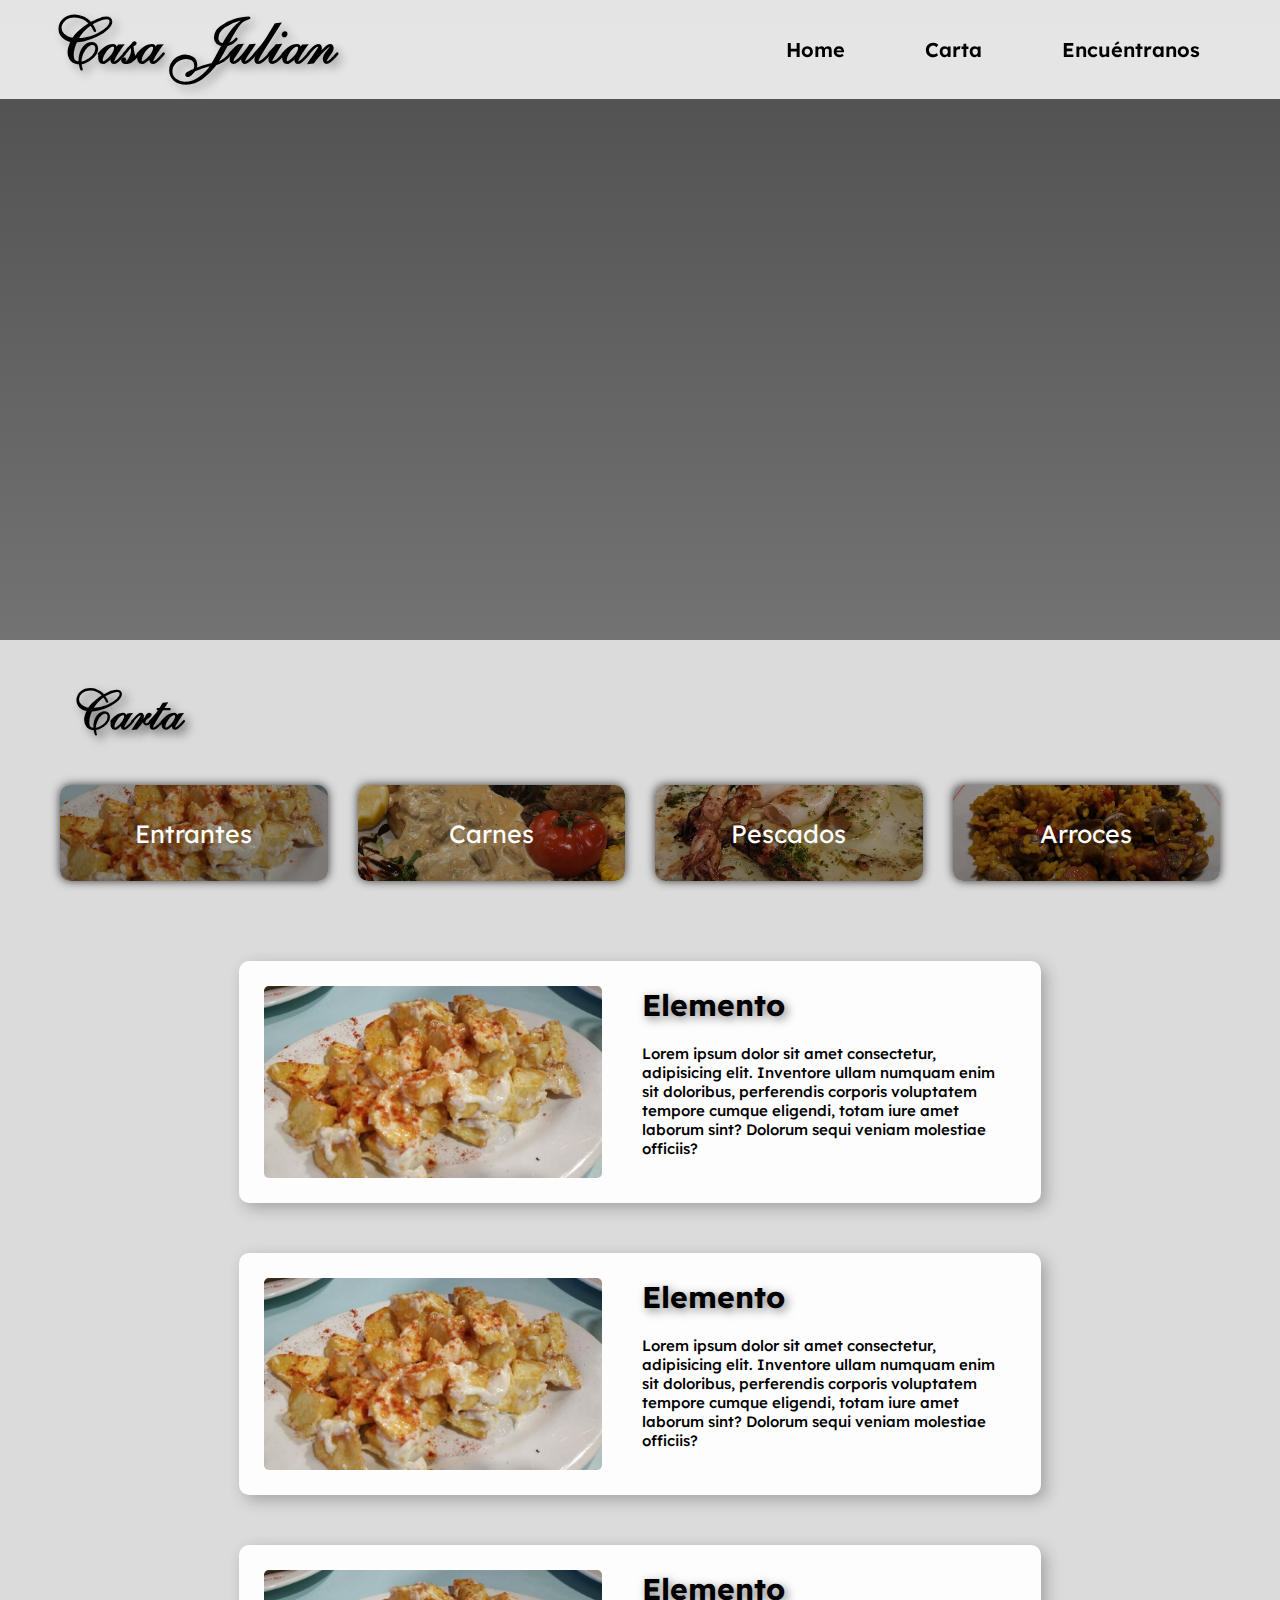
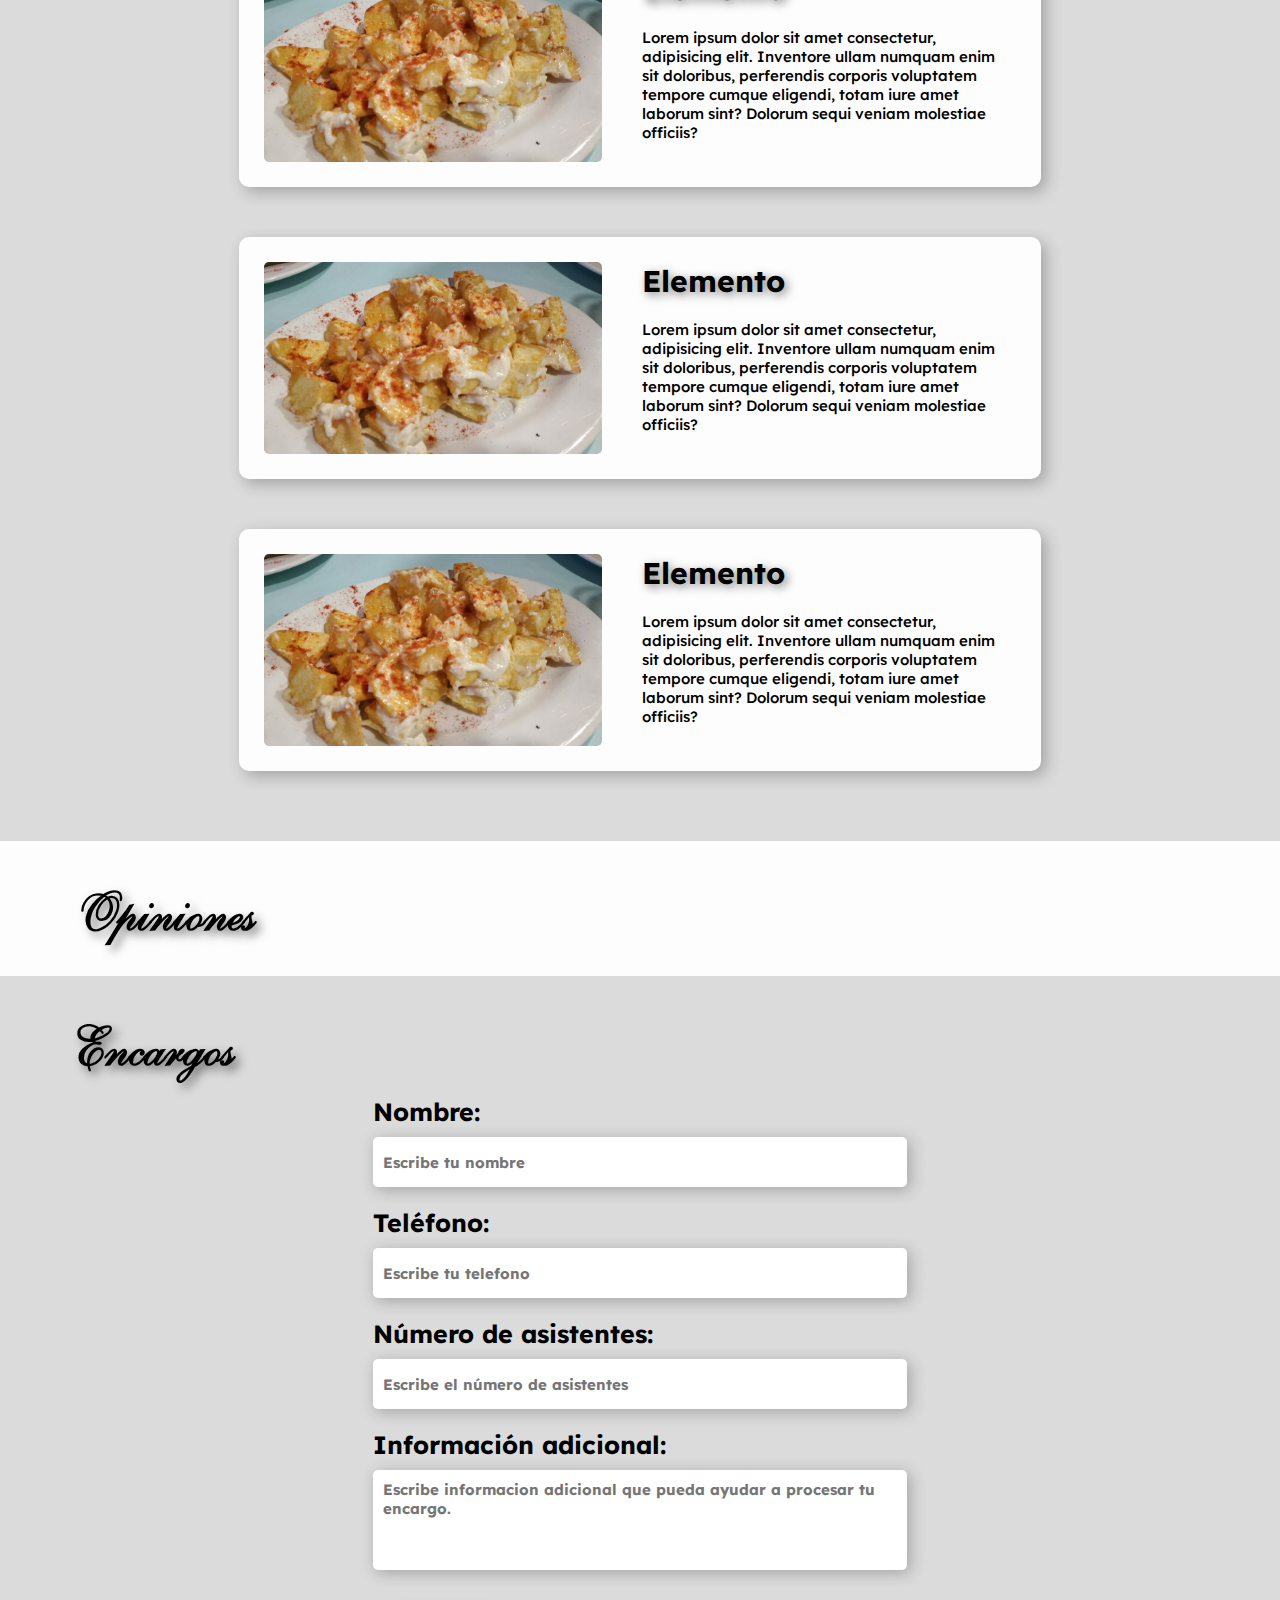
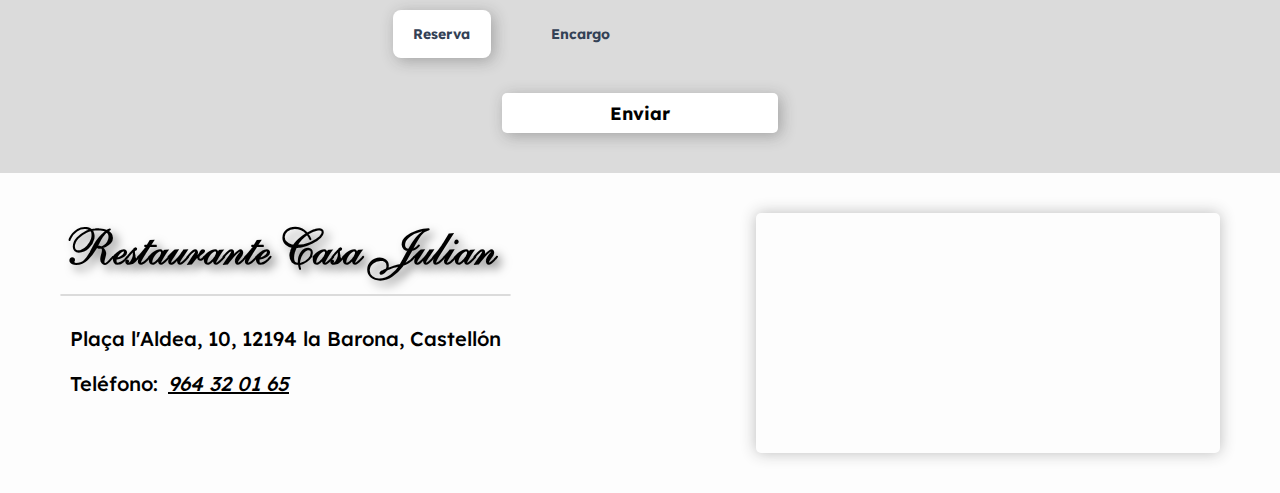
==== index.html @ f480be9d "Upload project files" ====
<!DOCTYPE html>
<html lang="en">
<head>
    <meta charset="UTF-8">
    <meta name="viewport" content="width=device-width, initial-scale=1.0">
    <meta name="author" content="Pablo Gozálvez Ruiz">
    <link rel="stylesheet" href="assets/style/style.css">
    <link rel="preconnect" href="https://fonts.googleapis.com">
    <link rel="preconnect" href="https://fonts.gstatic.com" crossorigin>
    <link href="https://fonts.googleapis.com/css2?family=Lexend+Deca:wght@100;200;300;400;500;600;700;800;900&display=swap" rel="stylesheet">
    <script src="https://code.jquery.com/jquery-3.7.1.min.js"></script>
    <link rel="icon" type="image/x-icon" href="assets/img/icons/favicon.ico">
    <title>Restaurante Casa Julian</title>
</head>
<body>
    <header>
        <nav id="navbar">
            <h1 id="titulo">Casa Julian</h1>
            <ul id="menu">
                <li><a href="#top">Home</a></li>
                <li><a href="#carta">Carta</a></li>
                <li><a href="#informacion">Encuéntranos</a></li>
            </ul>
        </nav>
    </header>
    <main>
        <section id="banner"></section>
        <section id="carta">
            <h1>Carta</h1>
            <div id="selector">
                <button class="selector-carta" id="entrantes" onclick="mostrarCategoria('seccion-entrantes')">Entrantes</button>
                <button class="selector-carta" id="carnes" onclick="mostrarCategoria('seccion-carnes')">Carnes</button>
                <button class="selector-carta" id="pescados" onclick="mostrarCategoria('seccion-pescados')">Pescados</button>
                <button class="selector-carta" id="arroces" onclick="mostrarCategoria('seccion-arroces')">Arroces</button>
            </div>
            <div id="seccion-entrantes" class="categoria-carta activo">
                <div class="elemento-carta">
                    <div class="imagen-carta">
                        <img src="assets/img/entrante.jpg" alt="">
                    </div>
                    <div class="descripcion">
                        <h2>Elemento</h2>
                        <p>Lorem ipsum dolor sit amet consectetur, adipisicing elit. Inventore ullam numquam enim sit doloribus, perferendis corporis voluptatem tempore cumque eligendi, totam iure amet laborum sint? Dolorum sequi veniam molestiae officiis?</p>
                    </div>
                </div>
                <div class="elemento-carta">
                    <div class="imagen-carta">
                        <img src="assets/img/entrante.jpg" alt="">
                    </div>
                    <div class="descripcion">
                        <h2>Elemento</h2>
                        <p>Lorem ipsum dolor sit amet consectetur, adipisicing elit. Inventore ullam numquam enim sit doloribus, perferendis corporis voluptatem tempore cumque eligendi, totam iure amet laborum sint? Dolorum sequi veniam molestiae officiis?</p>
                    </div>
                </div>
                <div class="elemento-carta">
                    <div class="imagen-carta">
                        <img src="assets/img/entrante.jpg" alt="">
                    </div>
                    <div class="descripcion">
                        <h2>Elemento</h2>
                        <p>Lorem ipsum dolor sit amet consectetur, adipisicing elit. Inventore ullam numquam enim sit doloribus, perferendis corporis voluptatem tempore cumque eligendi, totam iure amet laborum sint? Dolorum sequi veniam molestiae officiis?</p>
                    </div>
                </div>
                <div class="elemento-carta">
                    <div class="imagen-carta">
                        <img src="assets/img/entrante.jpg" alt="">
                    </div>
                    <div class="descripcion">
                        <h2>Elemento</h2>
                        <p>Lorem ipsum dolor sit amet consectetur, adipisicing elit. Inventore ullam numquam enim sit doloribus, perferendis corporis voluptatem tempore cumque eligendi, totam iure amet laborum sint? Dolorum sequi veniam molestiae officiis?</p>
                    </div>
                </div>
                <div class="elemento-carta">
                    <div class="imagen-carta">
                        <img src="assets/img/entrante.jpg" alt="">
                    </div>
                    <div class="descripcion">
                        <h2>Elemento</h2>
                        <p>Lorem ipsum dolor sit amet consectetur, adipisicing elit. Inventore ullam numquam enim sit doloribus, perferendis corporis voluptatem tempore cumque eligendi, totam iure amet laborum sint? Dolorum sequi veniam molestiae officiis?</p>
                    </div>
                </div>
            </div>
            
            <div id="seccion-carnes" class="categoria-carta">
                <div class="elemento-carta">
                    <div class="imagen-carta">
                        <img src="assets/img/carne.jpg" alt="">
                    </div>
                    <div class="descripcion">
                        <h2>Elemento</h2>
                        <p>Lorem ipsum dolor sit amet consectetur, adipisicing elit. Inventore ullam numquam enim sit doloribus, perferendis corporis voluptatem tempore cumque eligendi, totam iure amet laborum sint? Dolorum sequi veniam molestiae officiis?</p>
                    </div>
                </div>
                <div class="elemento-carta">
                    <div class="imagen-carta">
                        <img src="assets/img/carne.jpg" alt="">
                    </div>
                    <div class="descripcion">
                        <h2>Elemento</h2>
                        <p>Lorem ipsum dolor sit amet consectetur, adipisicing elit. Inventore ullam numquam enim sit doloribus, perferendis corporis voluptatem tempore cumque eligendi, totam iure amet laborum sint? Dolorum sequi veniam molestiae officiis?</p>
                    </div>
                </div>
                <div class="elemento-carta">
                    <div class="imagen-carta">
                        <img src="assets/img/carne.jpg" alt="">
                    </div>
                    <div class="descripcion">
                        <h2>Elemento</h2>
                        <p>Lorem ipsum dolor sit amet consectetur, adipisicing elit. Inventore ullam numquam enim sit doloribus, perferendis corporis voluptatem tempore cumque eligendi, totam iure amet laborum sint? Dolorum sequi veniam molestiae officiis?</p>
                    </div>
                </div>
            </div>
            
            <div id="seccion-pescados" class="categoria-carta">
                <div class="elemento-carta">
                    <div class="imagen-carta">
                        <img src="assets/img/pescado.jpg" alt="">
                    </div>
                    <div class="descripcion">
                        <h2>Elemento</h2>
                        <p>Lorem ipsum dolor sit amet consectetur, adipisicing elit. Inventore ullam numquam enim sit doloribus, perferendis corporis voluptatem tempore cumque eligendi, totam iure amet laborum sint? Dolorum sequi veniam molestiae officiis?</p>
                    </div>
                </div>
                <div class="elemento-carta">
                    <div class="imagen-carta">
                        <img src="assets/img/pescado.jpg" alt="">
                    </div>
                    <div class="descripcion">
                        <h2>Elemento</h2>
                        <p>Lorem ipsum dolor sit amet consectetur, adipisicing elit. Inventore ullam numquam enim sit doloribus, perferendis corporis voluptatem tempore cumque eligendi, totam iure amet laborum sint? Dolorum sequi veniam molestiae officiis?</p>
                    </div>
                </div>
            </div>

            <div id="seccion-arroces" class="categoria-carta">
                <div class="elemento-carta">
                    <div class="imagen-carta">
                        <img src="assets/img/arroz.jpg" alt="">
                    </div>
                    <div class="descripcion">
                        <h2>Elemento</h2>
                        <p>Lorem ipsum dolor sit amet consectetur, adipisicing elit. Inventore ullam numquam enim sit doloribus, perferendis corporis voluptatem tempore cumque eligendi, totam iure amet laborum sint? Dolorum sequi veniam molestiae officiis?</p>
                    </div>
                </div>
                <div class="elemento-carta">
                    <div class="imagen-carta">
                        <img src="assets/img/arroz.jpg" alt="">
                    </div>
                    <div class="descripcion">
                        <h2>Elemento</h2>
                        <p>Lorem ipsum dolor sit amet consectetur, adipisicing elit. Inventore ullam numquam enim sit doloribus, perferendis corporis voluptatem tempore cumque eligendi, totam iure amet laborum sint? Dolorum sequi veniam molestiae officiis?</p>
                    </div>
                </div>
                <div class="elemento-carta">
                    <div class="imagen-carta">
                        <img src="assets/img/arroz.jpg" alt="">
                    </div>
                    <div class="descripcion">
                        <h2>Elemento</h2>
                        <p>Lorem ipsum dolor sit amet consectetur, adipisicing elit. Inventore ullam numquam enim sit doloribus, perferendis corporis voluptatem tempore cumque eligendi, totam iure amet laborum sint? Dolorum sequi veniam molestiae officiis?</p>
                    </div>
                </div>
                <div class="elemento-carta">
                    <div class="imagen-carta">
                        <img src="assets/img/arroz.jpg" alt="">
                    </div>
                    <div class="descripcion">
                        <h2>Elemento</h2>
                        <p>Lorem ipsum dolor sit amet consectetur, adipisicing elit. Inventore ullam numquam enim sit doloribus, perferendis corporis voluptatem tempore cumque eligendi, totam iure amet laborum sint? Dolorum sequi veniam molestiae officiis?</p>
                    </div>
                </div>
            </div>
        </section>
        <section id="opiniones">
            <h1>Opiniones</h1>
            <!--<script src="https://widget.trustmary.com/AKLaLCaPS"></script>-->
        </section>
        <section id="encargos">
            <h1>Encargos</h1>
            <form id="encargo" action="" method="post">
                <label for="nombre">Nombre:</label>
                <input id="nombre" type="text" required placeholder="Escribe tu nombre">
                <label for="telefono">Teléfono:</label>
                <input id="telefono" type="text" required placeholder="Escribe tu telefono">
                <label for="num-personas">Número de asistentes:</label>
                <input id="num-personas" type="tel" required placeholder="Escribe el número de asistentes">
                <label for="notas">Información adicional:</label>
                <textarea id="notas" placeholder="Escribe informacion adicional que pueda ayudar a procesar tu encargo."></textarea>
                <div class="radio-inputs">
                    <label class="radio">
                      <input type="radio" name="radio" checked="">
                      <span class="name">Reserva</span>
                    </label>
                    <label class="radio">
                      <input type="radio" name="radio">
                      <span class="name">Encargo</span>
                    </label>
                  </div>
                <button id="login-button" type="submit">Enviar</button>
            </form>
        </section>
    </main>
    <footer>
        <div id="informacion">
            <h1>Restaurante Casa Julian</h1>
            <hr>
            <p>Plaça l'Aldea, 10, 12194 la Barona, Castellón</p>
            <p>Teléfono:<a href="tel:964320165"><em>964 32 01 65</em></a></p>
        </div>
        <iframe src="https://www.google.com/maps/embed?pb=!1m18!1m12!1m3!1d3048.8970076136397!2d-0.06654082353838095!3d40.166846770809386!2m3!1f0!2f0!3f0!3m2!1i1024!2i768!4f13.1!3m3!1m2!1s0xd5ff738696eeedd%3A0xc80c550f5c612f1f!2sRestaurante%20Casa%20Julian!5e0!3m2!1ses!2ses!4v1702327853609!5m2!1ses!2ses" allowfullscreen="" loading="lazy" referrerpolicy="no-referrer-when-downgrade"></iframe>
    </footer>
    <script>
        window.addEventListener("scroll", function() {
            let navbar = document.getElementById('navbar');
            if (window.pageYOffset > 0) {
                navbar.classList.add("menu-nav");
            } else {
                navbar.classList.remove("menu-nav");
            }
        });

        function mostrarCategoria(categoria) {
            var elementos = document.getElementsByClassName('categoria-carta');
            for (var i = 0; i < elementos.length; i++) {
                elementos[i].classList.remove('activo');
            }
            document.getElementById(categoria).classList.add('activo');
        }
    </script>
</body>
</html>
---- assets/style/style.css ----
@font-face {
    font-family: 'Allegro';
    src: url("../fonts/allegro.ttf") format('ttf'),
        url("../fonts/allegro.woff") format('woff'),
        url("../fonts/allegro.woff2") format('woff2');
}

* {
    margin: 0;
    padding: 0;
    transition: all 0.3s;
}

body {
    background-color: #808080;
    user-select: none;
    scrollbar-width: thin;
    scrollbar-color: transparent transparent;
    overflow: -moz-scrollbars-none;
    -ms-overflow-style: none;
}

body::-webkit-scrollbar {
    width: 0em;
}
  
body::-webkit-scrollbar-thumb {
    background-color: transparent;
}

header {
    position: fixed;
    z-index: 900;
    width: 100%;
    top: 0;
    left: 0;
}

nav {
    padding: 5px 40px;
    background-color: #fdfdfddc;
    justify-content: space-between;
    display: flex;
    flex: 3;
    flex-direction: row;
    align-items: center;
    transition: all 0.2s, color 0.1s;
}

p {
    font-family: 'Lexend Deca', sans-serif;
    font-size: 15px;
    font-weight: 500;
}

h1 {
    font-family: 'Allegro';
    font-size: 55px;
    padding: 20px 0 0 40px;
    text-shadow: 5px 5px 10px rgba(0, 0, 0, 0.5);
}

h2 {
    font-family: 'Lexend Deca', sans-serif;
    font-size: 30px;
    margin: 0 0 20px 0;
    text-shadow: 3px 3px 10px rgba(0, 0, 0, 0.5);
}

h3 {
    font-family: 'Lexend Deca', sans-serif;
    font-size: 30px;
    font-weight: 500;
    padding-bottom: 20px;
    text-shadow: 5px 5px 10px rgba(0, 0, 0, 0.5);
}

hr {
    margin-bottom: 20px;
    border: 1px solid #dbdbdb;
    border-radius: 5px;
}

footer {
    display: flex;
    flex-wrap: wrap;
    flex: 2;
    align-items: start;
    justify-content: space-between;
    background-color: #FDFDFD;
    padding: 40px 60px;
}

footer p, a{
    font-family: 'Lexend Deca', sans-serif;
    font-size: 20px;
    margin: 10px;
    color: black;
}

footer h1 {
    font-family: 'Allegro';
    font-size: 50px;
    padding: 10px 0;
    text-shadow: 5px 5px 10px rgba(0, 0, 0, 0.5);
}

footer>iframe {
    flex: 35%;
    max-width: 40%;
    height: 15rem;
    border:0; 
    border-radius: 5px;
    box-shadow: 0 0 15px rgba(35, 35, 35, 0.3);
}

#informacion {
    display: flex;
    flex-direction: column;
    align-items: left;
}

#titulo {
    font-family: 'Allegro';
    font-size: 65px;
    font-weight: 900;
    padding: 5px;
    text-shadow: 5px 5px 10px rgba(0, 0, 0, 0.3);
}

#menu {
    height: fit-content;
    max-width: fit-content;
    justify-content: space-around;
    flex-wrap: wrap;
    display: flex;
    flex: 4;
    flex-direction: row;
    align-items: center;
}

#menu li {
    margin: 15px;
    font-size: 18px;
    list-style: none;
}

#menu a {
    font-weight: 600;
    padding: 15px;
    color: black;
    text-decoration: none;
    border-radius: 20px;
}

#menu a:hover {
    background-color: #2323232d;
    margin-bottom: 5px;
    color: black;
    text-decoration: underline 2px;
    border-radius: 20px;
}

.menu-nav {
    padding: 5px 20px;
    color: #FDFDFD;
    background: #1a1a1ac9;
    border-bottom: #fdfdfd9a 1px solid;
}

.menu-nav #titulo {
    font-size: 55px;
    font-weight: 500;
    text-shadow: 5px 5px 10px rgba(255, 255, 255, 0.4);
}

.menu-nav #menu {
    color: #FDFDFD;
}

.menu-nav #menu>li>a {
    font-size: 18px;
    color: #FDFDFD;
}
.menu-nav #menu a:hover {
    background-color: #d1d1d12d;
}

#banner {
    margin: 0;
    height: 40em;
    background: linear-gradient(rgba(0, 0, 0, 0.4), rgba(0, 0, 0, 0.1)), url("../img/banner.png") center no-repeat;
    background-size: cover;
}

#carta {
    background-color: #dbdbdb;
    padding: 25px;
}

#selector {
    padding: 20px;
    margin-left: auto;
    justify-content: center;
    display: flex;
    flex: 4;
    flex-direction: row;
    flex-wrap: wrap;
    align-items: center;
}

#opiniones {
    background-color: #FDFDFD;
    padding: 25px;
}

#encargos {
    background-color: #dbdbdb;
    padding: 25px;
}

#encargo {
    font-family: 'Form';
    font-size: 25px;
    font-weight: 900;
    display: flex;
    flex-wrap: wrap;
    flex-direction: column;
    max-width: 45%;
    margin: 0 auto;
}

#encargo * {
    font-family: 'Lexend Deca', sans-serif;
    font-weight: 700;
    margin: 10px;
}

#encargo label {
    text-align: left;
    margin-bottom: 0px;
}

#encargo input, textarea {
    font-size: 15px;
    padding: 10px;
    border: none;
    background-color: #FFFFFF;
    border-radius: 5px;
    box-shadow: 3px 3px 15px rgba(35, 35, 35, 0.3);
}

#encargo input {
    height: 30px;
}

#encargo textarea {
    height: 80px;
    resize: none;
}

#encargo button {
    margin: 15px;
    font-size: 18px;
    height: 40px;
    width: 50%;
    background-color: #FFFFFF;
    border: none;
    border-radius: 5px;
    margin-left: auto;
    margin-right: auto;
    box-shadow: 3px 3px 15px rgba(35, 35, 35, 0.3);
    cursor: pointer;
}

#encargo button:hover {
    background-color: #f1f1f1;
}

.categoria-carta {
    display: none;
}

.categoria-carta.activo {
    padding: 20px;
    margin-left: auto;
    justify-content: center;
    flex-wrap: wrap;
    display: flex;
    flex: 2;
    flex-direction: row;
    align-items: center;
}

.selector-carta {
    color: #FDFDFD;
    font-family: 'Lexend Deca', sans-serif;
    font-size: 25px;
    background-color: #FDFDFD;
    margin: 15px;
    cursor: pointer;
    height: 6rem;
    max-width: 25rem;
    flex: 16.5rem;
    border-radius: 10px;
    border: none;
    box-shadow: 0px 0px 10px rgba(35, 35, 35, 0.9);
}

.selector-carta:hover {
    font-size: 30px;
    cursor: pointer;
    border-radius: 10px;
    border: none;
    box-shadow: 0px 0px 20px rgba(35, 35, 35, 1);
}

#entrantes.selector-carta {
    background: linear-gradient(rgba(0, 0, 0, 0.3), rgba(0, 0, 0, 0.4)), url("../img/entrante.jpg") center no-repeat;
}

#carnes.selector-carta {
    background: linear-gradient(rgba(0, 0, 0, 0.3), rgba(0, 0, 0, 0.4)), url("../img/carne.jpg") center no-repeat;
}

#pescados.selector-carta {
    background: linear-gradient(rgba(0, 0, 0, 0.3), rgba(0, 0, 0, 0.4)), url("../img/pescado.jpg") center no-repeat;
}

#arroces.selector-carta {
    background: linear-gradient(rgba(0, 0, 0, 0.3), rgba(0, 0, 0, 0.4)), url("../img/arroz.jpg") center no-repeat;
}

#entrantes.selector-carta, #carnes.selector-carta, #pescados.selector-carta, #arroces.selector-carta {
    background-size: 110%;
}

#entrantes.selector-carta:hover, #carnes.selector-carta:hover, #pescados.selector-carta:hover, #arroces.selector-carta:hover {
    background-size: 120%;
}

.elemento-carta {
    height: 12rem;
    background-color: #FDFDFD;
    flex: 30rem;
    max-width: 47rem;
    min-width: 32rem;
    border-radius: 10px;
    display: flex;
    flex: 2;
    flex-direction: row;
    flex-wrap: nowrap;
    padding: 25px;
    margin: 25px 30px;
    box-shadow: 5px 5px 15px rgba(35, 35, 35, 0.3);
}

.imagen-carta {
    height: 100%;
    width: 45%;
}

.imagen-carta>img {
    height: 100%;
    width: 100%;
    background: #dbdbdb;
    object-fit: cover;
    border-radius: 5px;
}

.descripcion {
    margin-left: 40px;
    border-radius: 10px;
    display: flex;
    flex: 2;
    flex-direction: column;
    flex-wrap: nowrap;
}

.radio-inputs {
    position: relative;
    display: flex;
    flex-wrap: wrap;
    width: 50%;
    font-size: 14px;
}
  
.radio-inputs .radio {
    flex: 1 1 auto;
    text-align: center;
}
  
.radio-inputs .radio input {
    display: none;
}
  
.radio-inputs .radio .name {
    display: flex;
    cursor: pointer;
    align-items: center;
    justify-content: center;
    border-radius: 0.5rem;
    border: none;
    padding: 15px 5px;
    color: rgba(51, 65, 85, 1);
}
  
.radio-inputs .radio input:checked + .name {
    background-color: #FFFFFF;
    font-weight: 600;
    box-shadow: 3px 3px 15px rgba(35, 35, 35, 0.3);
}

/* Tablets (Portrait) */
@media only screen and (min-width: 600px) and (max-width: 767px) {

}
  
/* Tablets (Landscape) */
@media only screen and (min-width: 768px) and (max-width: 1024px) {

}

/* Smartphones (Portrait) */
@media only screen and (max-width: 599px) {
    h2 {
        font-size: 22px;
    }
    #titulo {
        font-size: 60px;
    }
    .menu-nav #titulo {
        font-size: 50px;
    }
    #menu {
        display: none;
    }
    #banner {
        height: 30em;
    }
    .categoria-carta.activo {
        padding: 20px;
        margin-left: auto;
        justify-content: center;
        flex-wrap: wrap;
        display: flex;
        flex: 2;
        flex-direction: row;
        align-items: center;
    }
    .selector-carta {
        font-size: 20px;
        margin: 10px;
        height: 5rem;
        max-width: 18rem;
        flex: 18rem;
        border-radius: 5px;
    }
    .selector-carta:hover {
        font-size: 22px;
        cursor: pointer;
    }

    .elemento-carta {
        height: 22rem;
        flex: 15rem;
        max-width: 15rem;
        min-width: 15rem;
        flex: 2;
        flex-direction: column;
        flex-wrap: nowrap;
    }
    
    .imagen-carta {
        height: 40%;
        width: 100%;
    }
    
    .descripcion {
        margin: 0;
        margin-top: 20px;
    }

    #encargo {
        max-width: 100%;
        margin: 20px;
    }
    
    #encargo * {
        max-width: 85%;
    }
    
    #encargo label {
        font-size: 20px;
    }
    
    #encargo button {
        width: 80%;
    }

    .radio-inputs {
        flex-wrap: nowrap;
        width: 45%;
    }

    .radio-inputs .radio .name {
        font-size: 16px;
        padding: 10px 15px;
    }

    footer {
        flex-direction: column;
        align-items: center;
    }

    footer p, a{
        font-size: 16px;
    }

    footer>iframe {
        margin-top: 20px;
        max-width: 100%;
    }
}

/* Smartphones (Landscape) */
@media only screen and (min-width: 600px) and (max-width: 767px) {
    
}
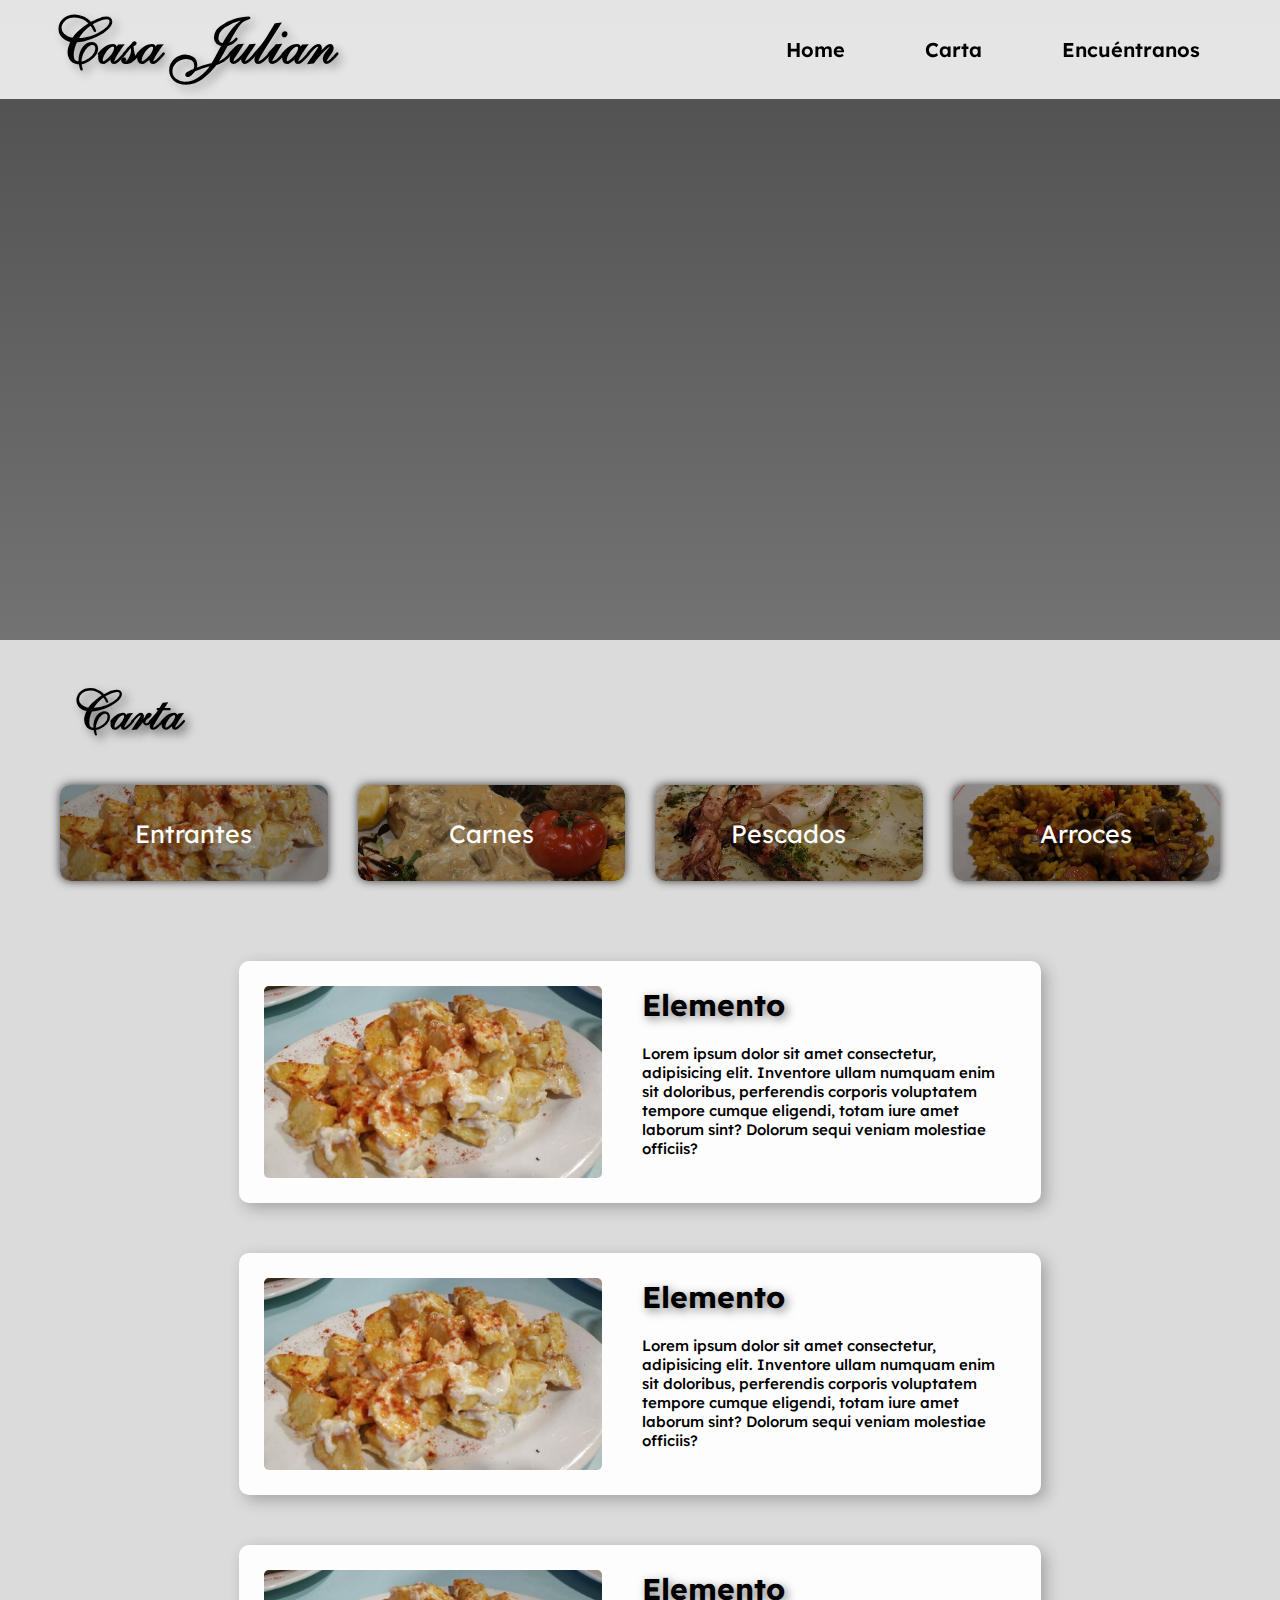
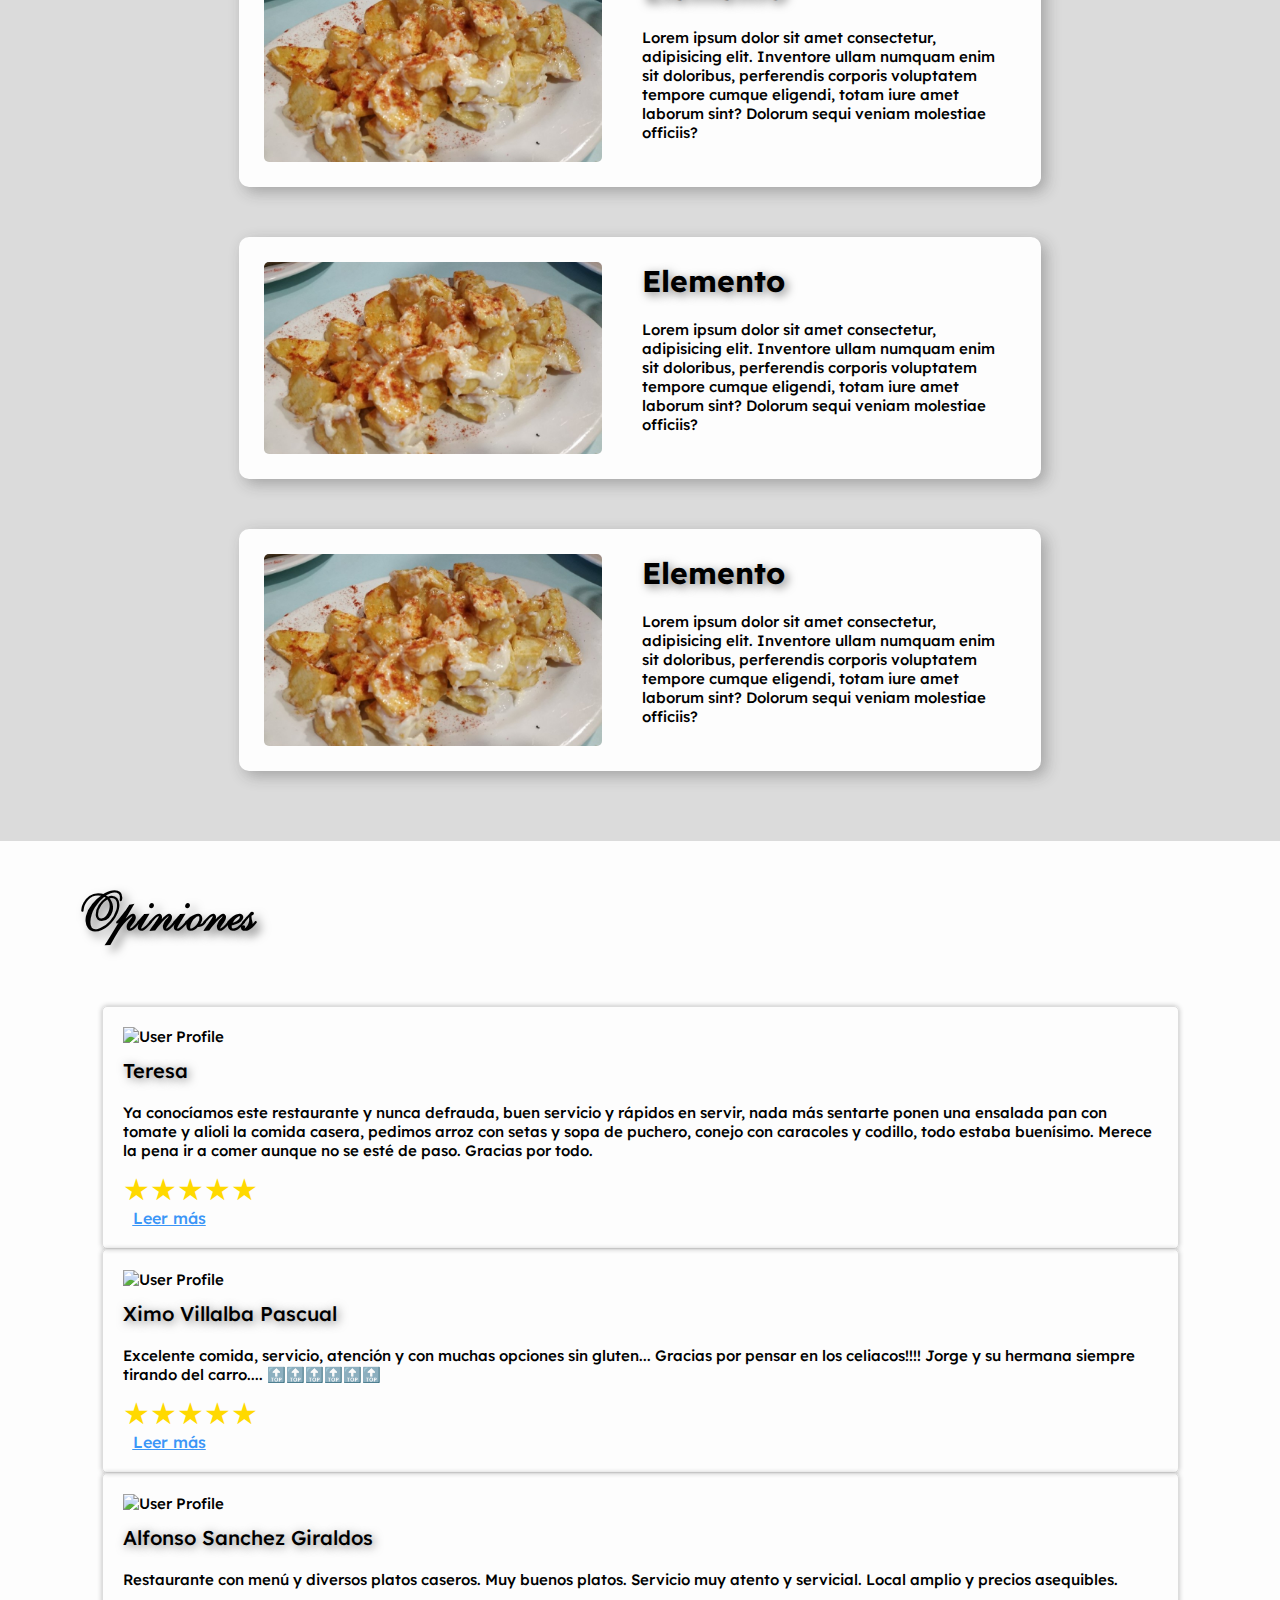
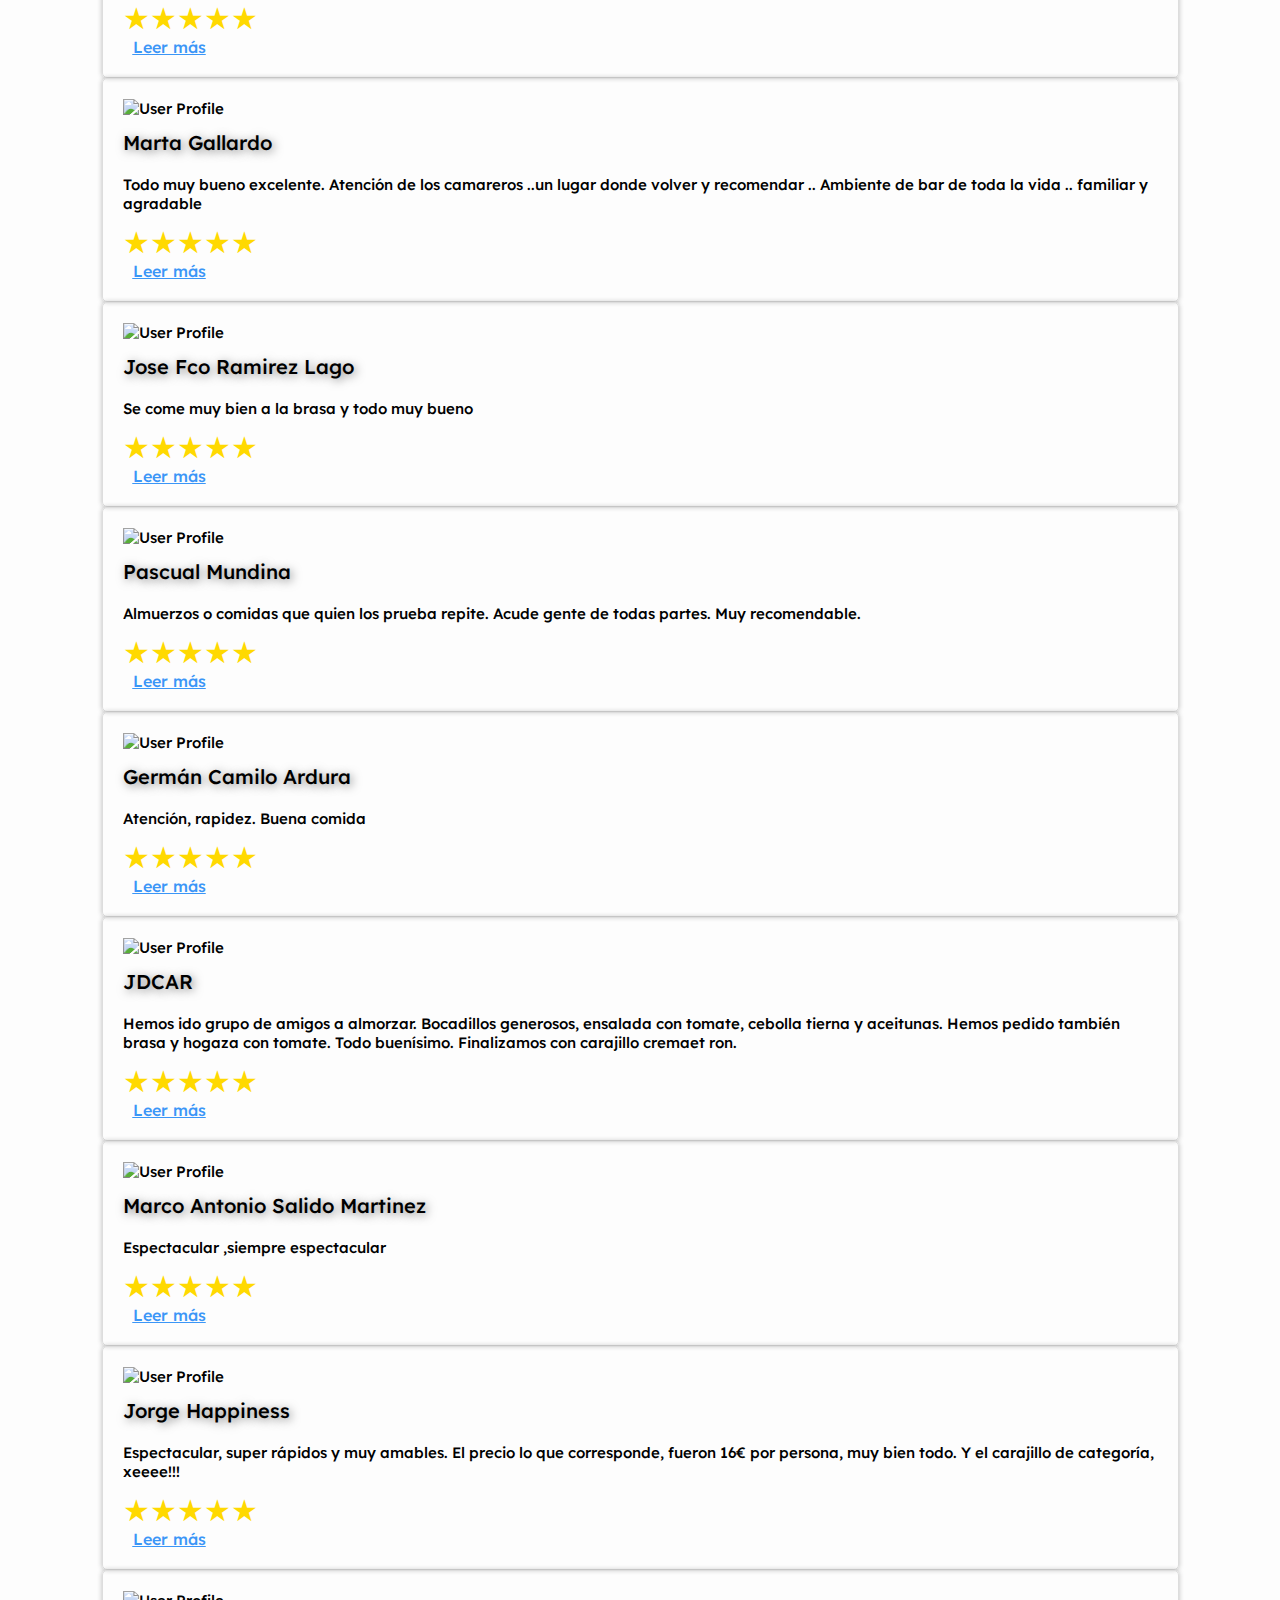
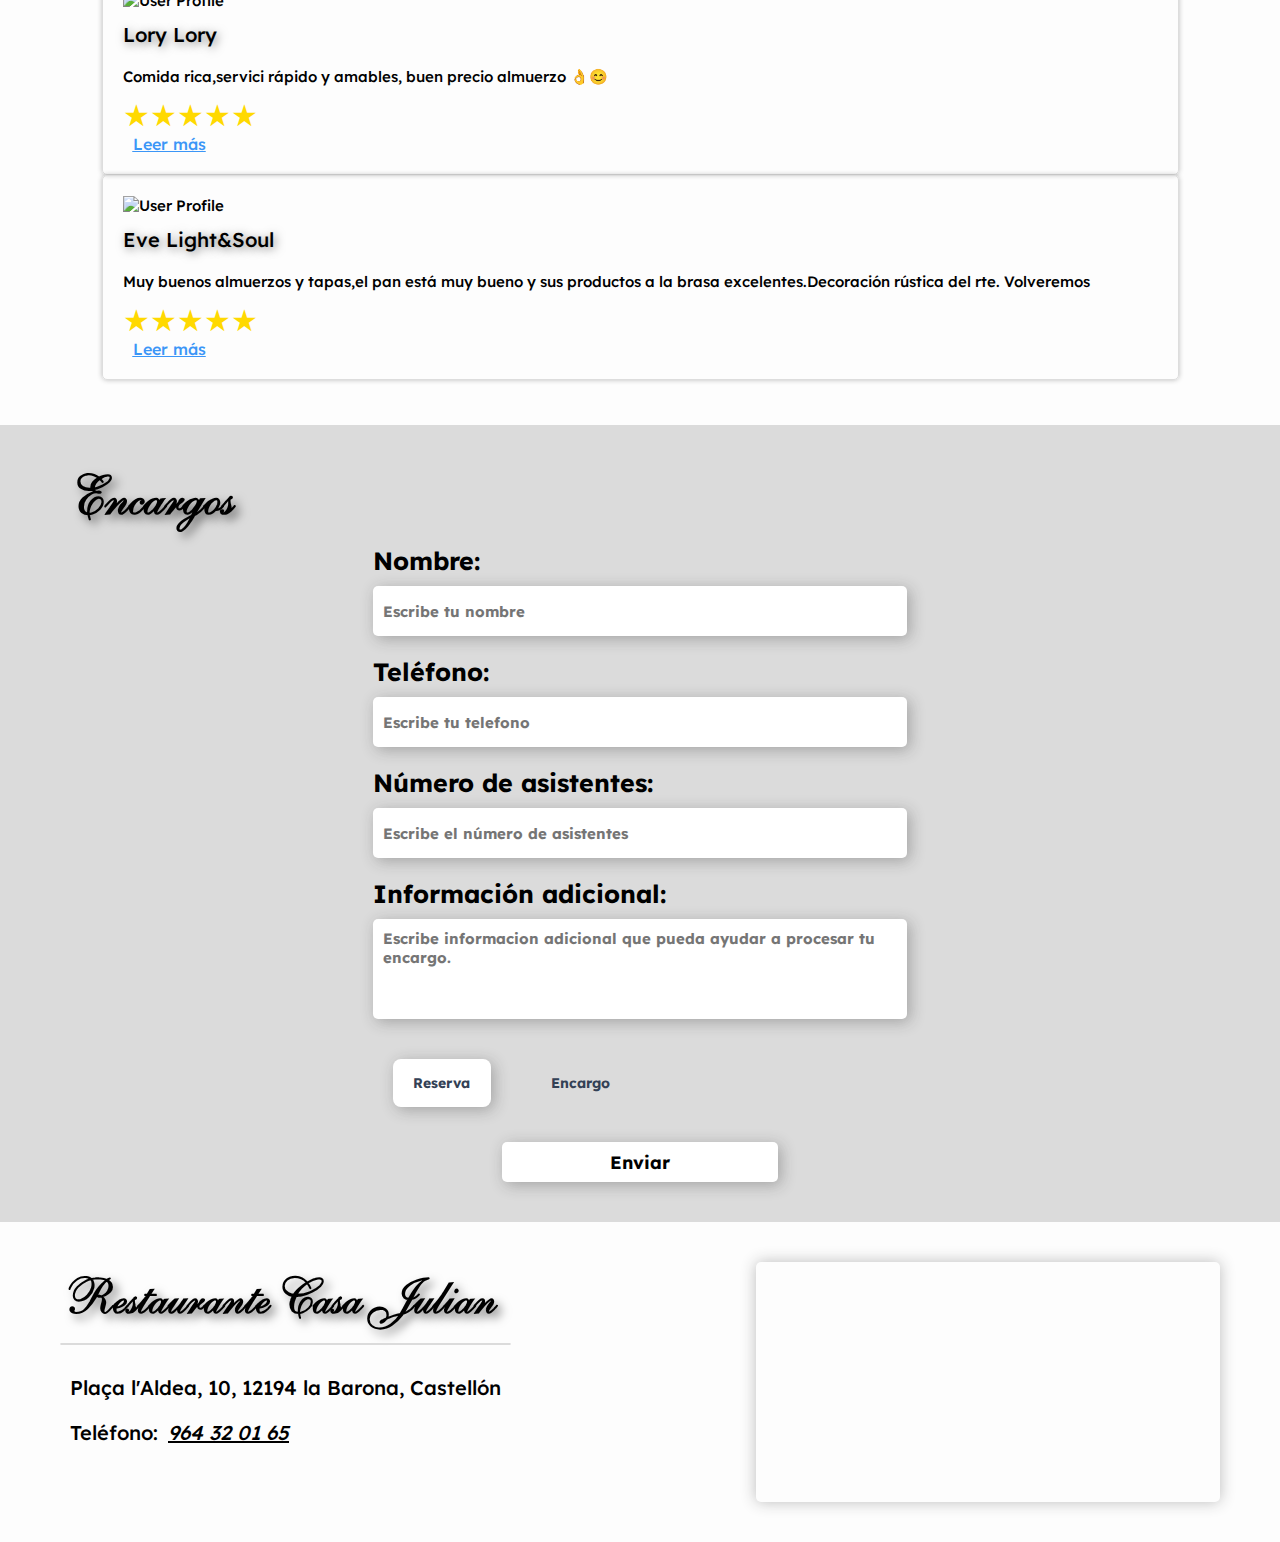
==== commit 582ec7a4: "Añadir el contenedor de reseñas" ====
--- a/index.html
+++ b/index.html
@@ -4,11 +4,12 @@
     <meta charset="UTF-8">
     <meta name="viewport" content="width=device-width, initial-scale=1.0">
     <meta name="author" content="Pablo Gozálvez Ruiz">
-    <link rel="stylesheet" href="assets/style/style.css">
     <link rel="preconnect" href="https://fonts.googleapis.com">
     <link rel="preconnect" href="https://fonts.gstatic.com" crossorigin>
+    <link rel="stylesheet" href="assets/style/style.css">
+    <link rel="stylesheet" type="text/css" href="https://cdnjs.cloudflare.com/ajax/libs/slick-carousel/1.8.1/slick.css"/>
+    <link rel="stylesheet" type="text/css" href="https://cdnjs.cloudflare.com/ajax/libs/slick-carousel/1.8.1/slick-theme.css"/>
     <link href="https://fonts.googleapis.com/css2?family=Lexend+Deca:wght@100;200;300;400;500;600;700;800;900&display=swap" rel="stylesheet">
-    <script src="https://code.jquery.com/jquery-3.7.1.min.js"></script>
     <link rel="icon" type="image/x-icon" href="assets/img/icons/favicon.ico">
     <title>Restaurante Casa Julian</title>
 </head>
@@ -173,7 +174,9 @@
         </section>
         <section id="opiniones">
             <h1>Opiniones</h1>
-            <!--<script src="https://widget.trustmary.com/AKLaLCaPS"></script>-->
+            <div class="carousel-container">
+                <div class="slick-carousel"></div>
+            </div>
         </section>
         <section id="encargos">
             <h1>Encargos</h1>
@@ -209,23 +212,9 @@
         </div>
         <iframe src="https://www.google.com/maps/embed?pb=!1m18!1m12!1m3!1d3048.8970076136397!2d-0.06654082353838095!3d40.166846770809386!2m3!1f0!2f0!3f0!3m2!1i1024!2i768!4f13.1!3m3!1m2!1s0xd5ff738696eeedd%3A0xc80c550f5c612f1f!2sRestaurante%20Casa%20Julian!5e0!3m2!1ses!2ses!4v1702327853609!5m2!1ses!2ses" allowfullscreen="" loading="lazy" referrerpolicy="no-referrer-when-downgrade"></iframe>
     </footer>
-    <script>
-        window.addEventListener("scroll", function() {
-            let navbar = document.getElementById('navbar');
-            if (window.pageYOffset > 0) {
-                navbar.classList.add("menu-nav");
-            } else {
-                navbar.classList.remove("menu-nav");
-            }
-        });
-
-        function mostrarCategoria(categoria) {
-            var elementos = document.getElementsByClassName('categoria-carta');
-            for (var i = 0; i < elementos.length; i++) {
-                elementos[i].classList.remove('activo');
-            }
-            document.getElementById(categoria).classList.add('activo');
-        }
-    </script>
+    <script src="https://code.jquery.com/jquery-3.6.4.min.js"></script>
+    <script src="https://cdnjs.cloudflare.com/ajax/libs/slick-carousel/1.8.1/slick.min.js"></script>
+    <script src="assets/js/carousel.js"></script>
+    <script src="assets/js/web-functions.js"></script>
 </body>
 </html>--- a/assets/style/style.css
+++ b/assets/style/style.css
@@ -17,6 +17,7 @@
     scrollbar-width: thin;
     scrollbar-color: transparent transparent;
     overflow: -moz-scrollbars-none;
+    overflow-x: hidden;
     -ms-overflow-style: none;
 }
 
@@ -47,7 +48,7 @@
     transition: all 0.2s, color 0.1s;
 }
 
-p {
+p, div {
     font-family: 'Lexend Deca', sans-serif;
     font-size: 15px;
     font-weight: 500;
@@ -411,14 +412,74 @@
     box-shadow: 3px 3px 15px rgba(35, 35, 35, 0.3);
 }
 
-/* Tablets (Portrait) */
-@media only screen and (min-width: 600px) and (max-width: 767px) {
-
-}
-  
-/* Tablets (Landscape) */
-@media only screen and (min-width: 768px) and (max-width: 1024px) {
-
+.slick-track {
+    padding: 10px;
+    display: flex;
+    flex-wrap: wrap;
+}
+
+.slick-arrow::before {
+    filter: invert(80%);
+}
+
+.carousel-container {
+    cursor: grab;
+    padding: 20px;
+    width: 90%;
+    margin: auto;
+}
+
+.carousel-container:active {
+    cursor: grabbing;
+}
+
+.review-card {
+    margin: 0 15px;
+    padding: 20px;
+    border: 1px solid #ddd;
+    border-radius: 5px;
+    overflow: hidden;
+    box-shadow: 0px 0px 5px rgba(35, 35, 35, 0.3);
+}
+
+.slick-carousel {
+    margin-top: 35px;
+    width: 100%;
+}
+
+.review-card img {
+    width: 5rem;
+    height: 5rem;
+    margin: 0 auto;
+}
+
+.review-card h3 {
+    font-size: 20px;
+    margin: 0 auto;
+    margin-top: 12px;
+    object-fit: cover;
+    border-radius: 5px;
+    text-shadow: 2px 2px 10px rgba(0, 0, 0, 0.5);
+}
+
+.review-text {
+    overflow: hidden;
+    display: -webkit-box;
+    line-clamp: 4;
+    -webkit-line-clamp: 4;
+    -webkit-box-orient: vertical;
+    margin-bottom: 10px;
+}
+
+.show-more-btn, .show-more-btn>a {
+    font-size: 16px;
+    cursor: pointer;
+    color: #3b96f7;
+    text-decoration: underline;
+}
+
+.star-rating {
+    color: #ffd900;
 }
 
 /* Smartphones (Portrait) */
@@ -460,7 +521,6 @@
         font-size: 22px;
         cursor: pointer;
     }
-
     .elemento-carta {
         height: 22rem;
         flex: 15rem;
@@ -470,60 +530,68 @@
         flex-direction: column;
         flex-wrap: nowrap;
     }
-    
     .imagen-carta {
         height: 40%;
         width: 100%;
     }
-    
     .descripcion {
         margin: 0;
         margin-top: 20px;
     }
-
     #encargo {
         max-width: 100%;
         margin: 20px;
     }
-    
     #encargo * {
         max-width: 85%;
     }
-    
     #encargo label {
-        font-size: 20px;
-    }
-    
+        font-size: 18px;
+    }
     #encargo button {
-        width: 80%;
-    }
-
+        width: 90%;
+    }
     .radio-inputs {
         flex-wrap: nowrap;
         width: 45%;
     }
-
     .radio-inputs .radio .name {
         font-size: 16px;
         padding: 10px 15px;
     }
-
     footer {
         flex-direction: column;
         align-items: center;
     }
-
     footer p, a{
         font-size: 16px;
     }
-
     footer>iframe {
         margin-top: 20px;
         max-width: 100%;
     }
 }
 
-/* Smartphones (Landscape) */
-@media only screen and (min-width: 600px) and (max-width: 767px) {
-    
-}+/* Tablets (Portrait) */
+@media only screen and (min-width: 600px) and (max-width: 850px) {
+    #menu li {
+        margin: 5px;
+    }
+    #menu a {
+        padding: 0px;
+    }
+    #encargo {
+        max-width: 75%;
+    }
+    #encargo button {
+        width: 60%;
+    } 
+    #encargo button:hover {
+        background-color: #f1f1f1;
+    }
+    footer>iframe {
+        margin-top: 15px;
+        flex: 100%;
+        max-width: 100%;
+    }
+}
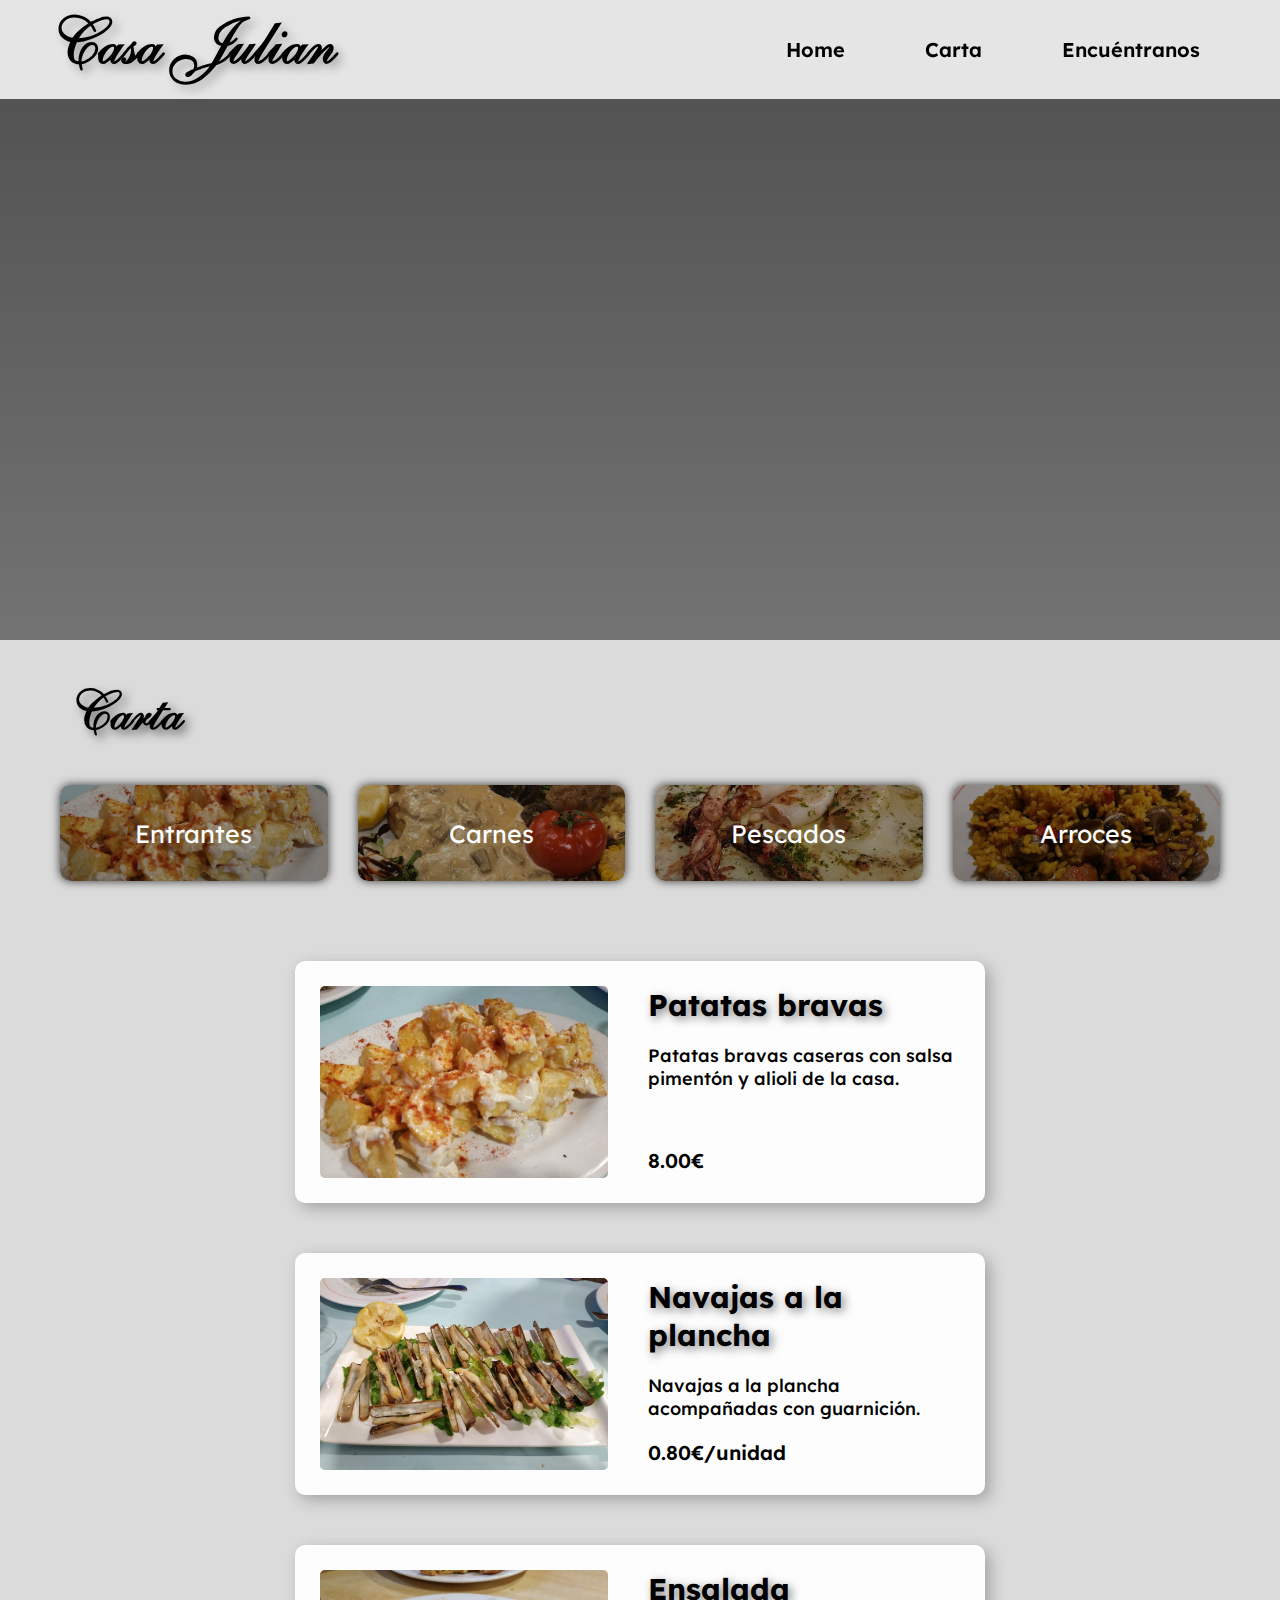
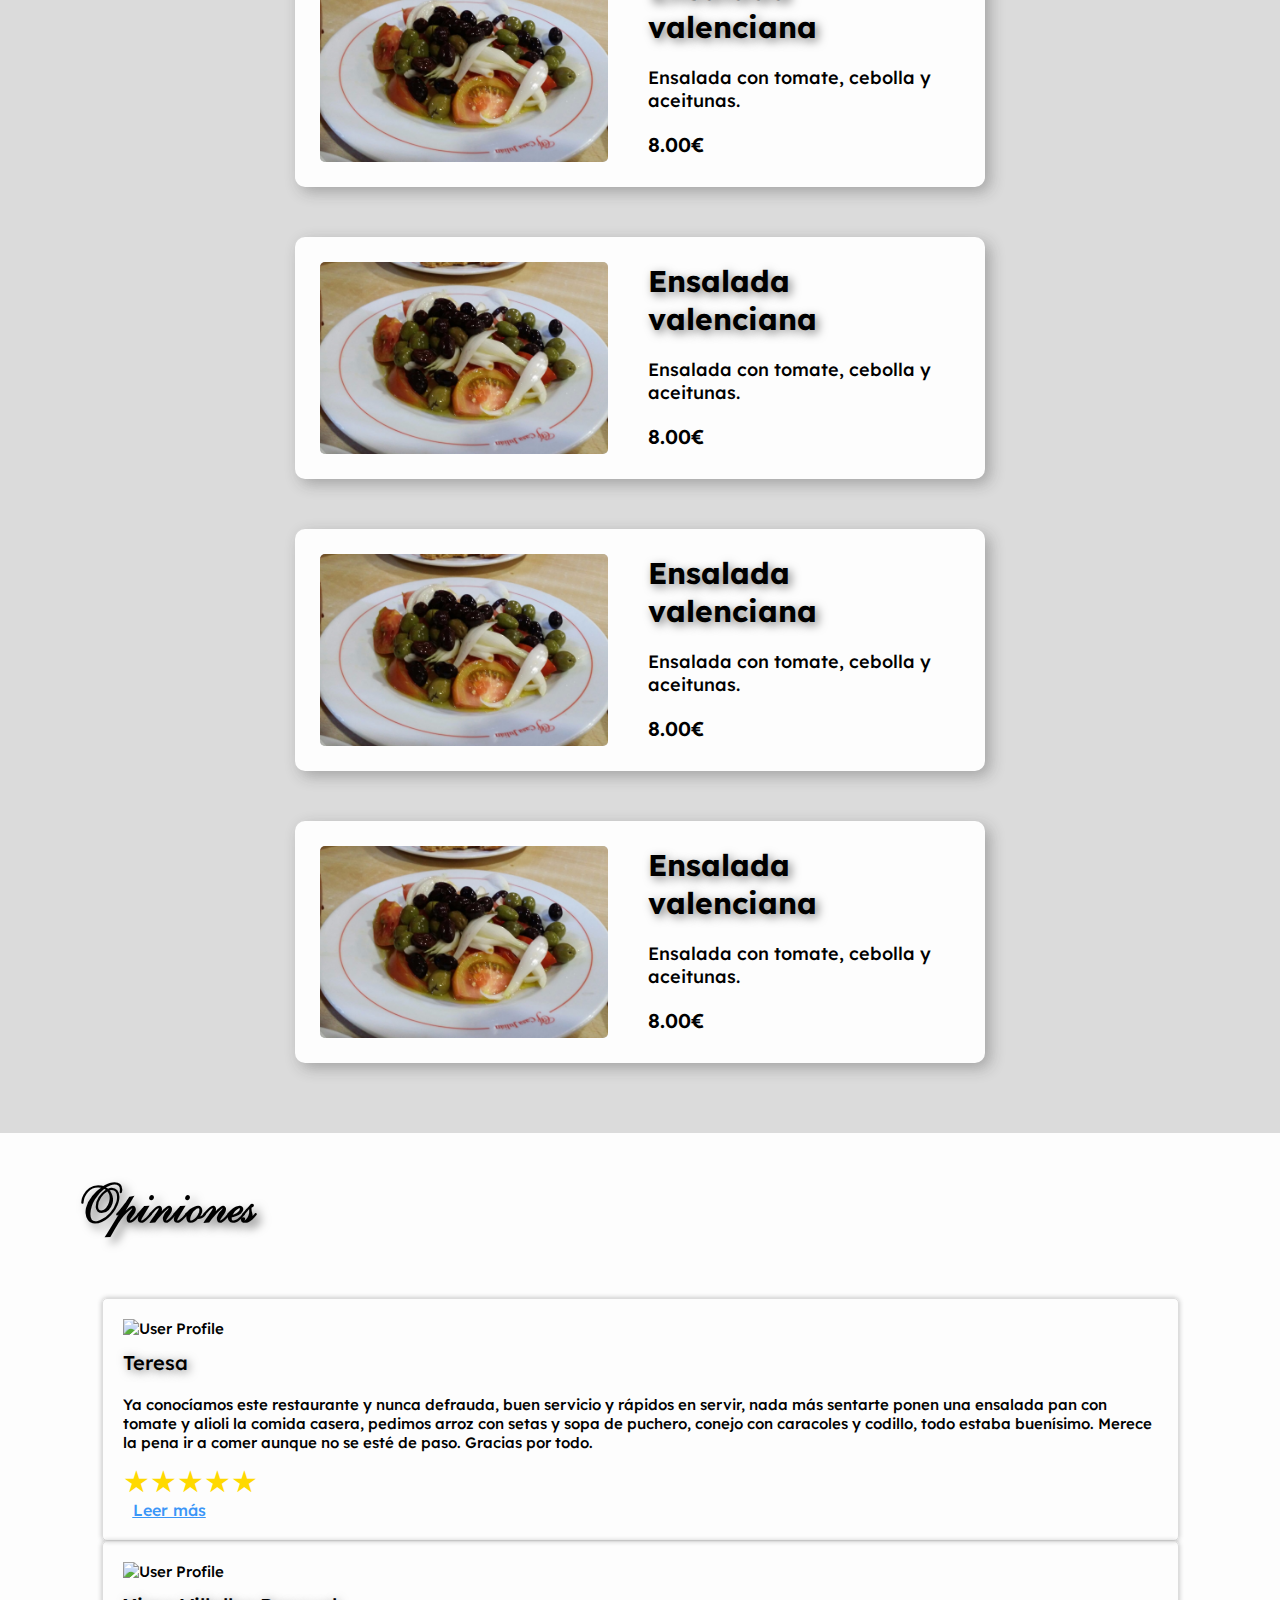
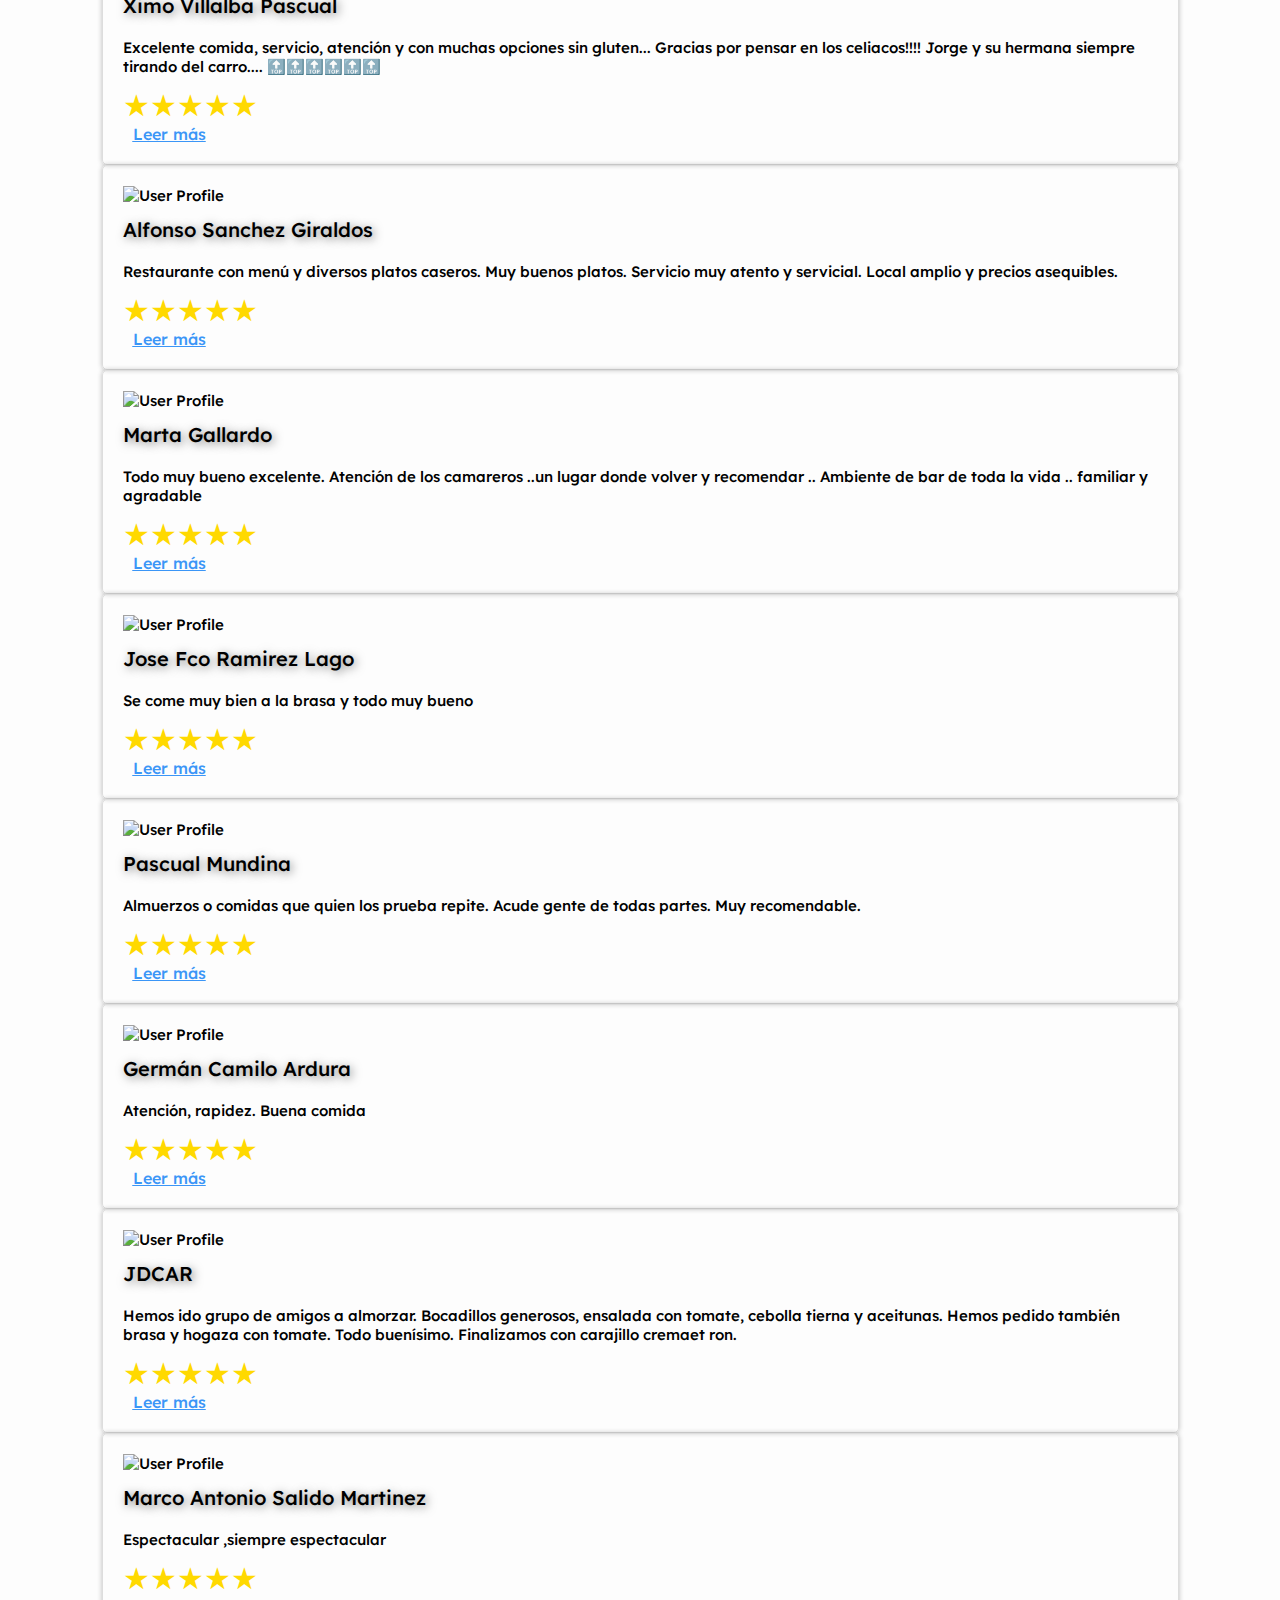
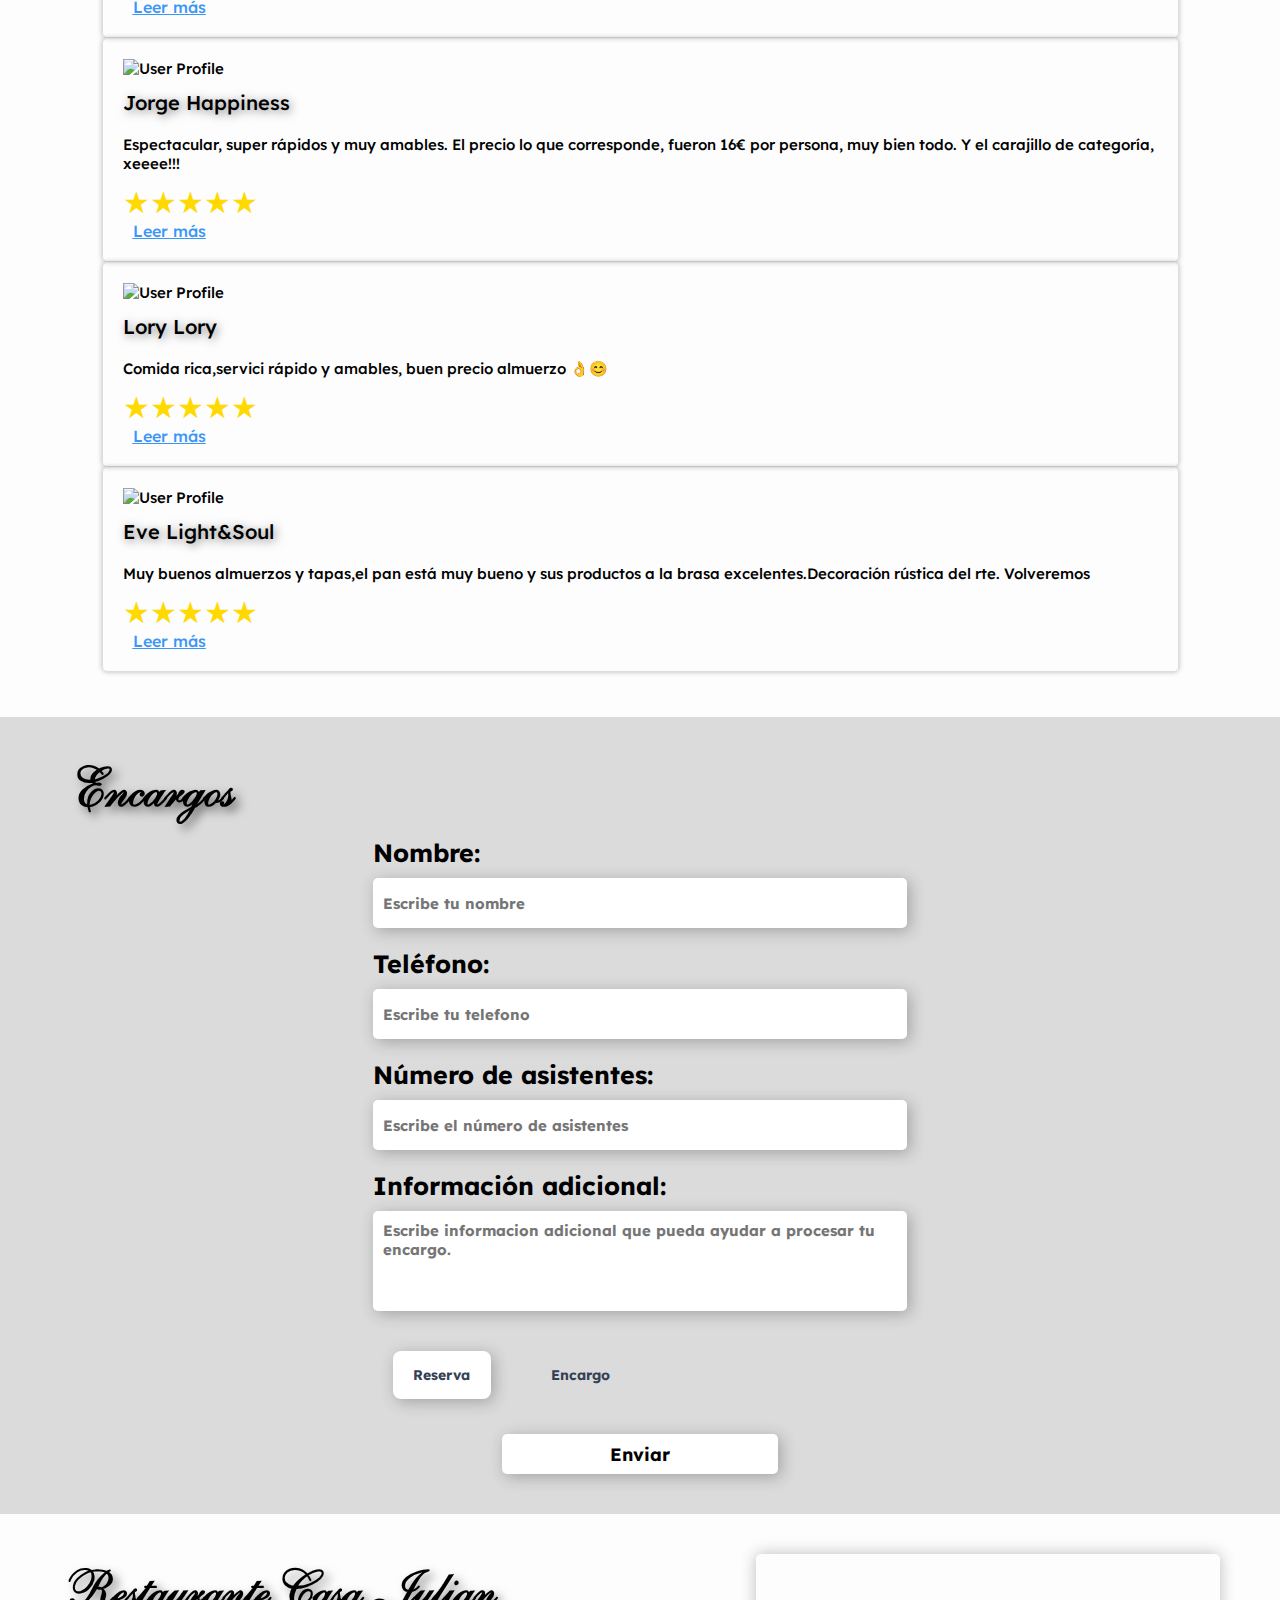
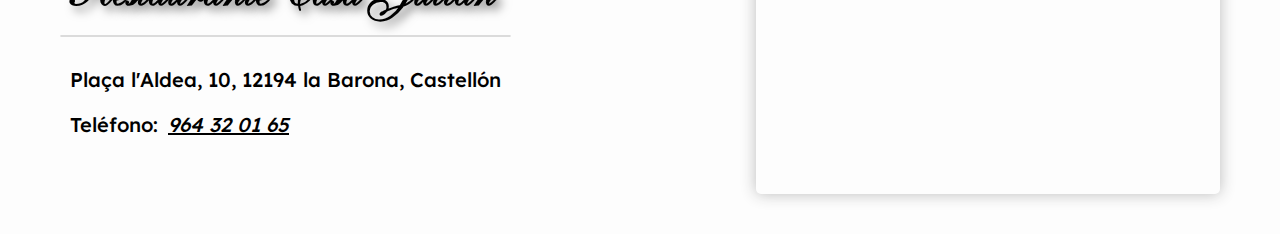
==== commit ba84ebe7: "Cargar la carta desde carta.json" ====
--- a/index.html
+++ b/index.html
@@ -34,143 +34,10 @@
                 <button class="selector-carta" id="pescados" onclick="mostrarCategoria('seccion-pescados')">Pescados</button>
                 <button class="selector-carta" id="arroces" onclick="mostrarCategoria('seccion-arroces')">Arroces</button>
             </div>
-            <div id="seccion-entrantes" class="categoria-carta activo">
-                <div class="elemento-carta">
-                    <div class="imagen-carta">
-                        <img src="assets/img/entrante.jpg" alt="">
-                    </div>
-                    <div class="descripcion">
-                        <h2>Elemento</h2>
-                        <p>Lorem ipsum dolor sit amet consectetur, adipisicing elit. Inventore ullam numquam enim sit doloribus, perferendis corporis voluptatem tempore cumque eligendi, totam iure amet laborum sint? Dolorum sequi veniam molestiae officiis?</p>
-                    </div>
-                </div>
-                <div class="elemento-carta">
-                    <div class="imagen-carta">
-                        <img src="assets/img/entrante.jpg" alt="">
-                    </div>
-                    <div class="descripcion">
-                        <h2>Elemento</h2>
-                        <p>Lorem ipsum dolor sit amet consectetur, adipisicing elit. Inventore ullam numquam enim sit doloribus, perferendis corporis voluptatem tempore cumque eligendi, totam iure amet laborum sint? Dolorum sequi veniam molestiae officiis?</p>
-                    </div>
-                </div>
-                <div class="elemento-carta">
-                    <div class="imagen-carta">
-                        <img src="assets/img/entrante.jpg" alt="">
-                    </div>
-                    <div class="descripcion">
-                        <h2>Elemento</h2>
-                        <p>Lorem ipsum dolor sit amet consectetur, adipisicing elit. Inventore ullam numquam enim sit doloribus, perferendis corporis voluptatem tempore cumque eligendi, totam iure amet laborum sint? Dolorum sequi veniam molestiae officiis?</p>
-                    </div>
-                </div>
-                <div class="elemento-carta">
-                    <div class="imagen-carta">
-                        <img src="assets/img/entrante.jpg" alt="">
-                    </div>
-                    <div class="descripcion">
-                        <h2>Elemento</h2>
-                        <p>Lorem ipsum dolor sit amet consectetur, adipisicing elit. Inventore ullam numquam enim sit doloribus, perferendis corporis voluptatem tempore cumque eligendi, totam iure amet laborum sint? Dolorum sequi veniam molestiae officiis?</p>
-                    </div>
-                </div>
-                <div class="elemento-carta">
-                    <div class="imagen-carta">
-                        <img src="assets/img/entrante.jpg" alt="">
-                    </div>
-                    <div class="descripcion">
-                        <h2>Elemento</h2>
-                        <p>Lorem ipsum dolor sit amet consectetur, adipisicing elit. Inventore ullam numquam enim sit doloribus, perferendis corporis voluptatem tempore cumque eligendi, totam iure amet laborum sint? Dolorum sequi veniam molestiae officiis?</p>
-                    </div>
-                </div>
-            </div>
-            
-            <div id="seccion-carnes" class="categoria-carta">
-                <div class="elemento-carta">
-                    <div class="imagen-carta">
-                        <img src="assets/img/carne.jpg" alt="">
-                    </div>
-                    <div class="descripcion">
-                        <h2>Elemento</h2>
-                        <p>Lorem ipsum dolor sit amet consectetur, adipisicing elit. Inventore ullam numquam enim sit doloribus, perferendis corporis voluptatem tempore cumque eligendi, totam iure amet laborum sint? Dolorum sequi veniam molestiae officiis?</p>
-                    </div>
-                </div>
-                <div class="elemento-carta">
-                    <div class="imagen-carta">
-                        <img src="assets/img/carne.jpg" alt="">
-                    </div>
-                    <div class="descripcion">
-                        <h2>Elemento</h2>
-                        <p>Lorem ipsum dolor sit amet consectetur, adipisicing elit. Inventore ullam numquam enim sit doloribus, perferendis corporis voluptatem tempore cumque eligendi, totam iure amet laborum sint? Dolorum sequi veniam molestiae officiis?</p>
-                    </div>
-                </div>
-                <div class="elemento-carta">
-                    <div class="imagen-carta">
-                        <img src="assets/img/carne.jpg" alt="">
-                    </div>
-                    <div class="descripcion">
-                        <h2>Elemento</h2>
-                        <p>Lorem ipsum dolor sit amet consectetur, adipisicing elit. Inventore ullam numquam enim sit doloribus, perferendis corporis voluptatem tempore cumque eligendi, totam iure amet laborum sint? Dolorum sequi veniam molestiae officiis?</p>
-                    </div>
-                </div>
-            </div>
-            
-            <div id="seccion-pescados" class="categoria-carta">
-                <div class="elemento-carta">
-                    <div class="imagen-carta">
-                        <img src="assets/img/pescado.jpg" alt="">
-                    </div>
-                    <div class="descripcion">
-                        <h2>Elemento</h2>
-                        <p>Lorem ipsum dolor sit amet consectetur, adipisicing elit. Inventore ullam numquam enim sit doloribus, perferendis corporis voluptatem tempore cumque eligendi, totam iure amet laborum sint? Dolorum sequi veniam molestiae officiis?</p>
-                    </div>
-                </div>
-                <div class="elemento-carta">
-                    <div class="imagen-carta">
-                        <img src="assets/img/pescado.jpg" alt="">
-                    </div>
-                    <div class="descripcion">
-                        <h2>Elemento</h2>
-                        <p>Lorem ipsum dolor sit amet consectetur, adipisicing elit. Inventore ullam numquam enim sit doloribus, perferendis corporis voluptatem tempore cumque eligendi, totam iure amet laborum sint? Dolorum sequi veniam molestiae officiis?</p>
-                    </div>
-                </div>
-            </div>
-
-            <div id="seccion-arroces" class="categoria-carta">
-                <div class="elemento-carta">
-                    <div class="imagen-carta">
-                        <img src="assets/img/arroz.jpg" alt="">
-                    </div>
-                    <div class="descripcion">
-                        <h2>Elemento</h2>
-                        <p>Lorem ipsum dolor sit amet consectetur, adipisicing elit. Inventore ullam numquam enim sit doloribus, perferendis corporis voluptatem tempore cumque eligendi, totam iure amet laborum sint? Dolorum sequi veniam molestiae officiis?</p>
-                    </div>
-                </div>
-                <div class="elemento-carta">
-                    <div class="imagen-carta">
-                        <img src="assets/img/arroz.jpg" alt="">
-                    </div>
-                    <div class="descripcion">
-                        <h2>Elemento</h2>
-                        <p>Lorem ipsum dolor sit amet consectetur, adipisicing elit. Inventore ullam numquam enim sit doloribus, perferendis corporis voluptatem tempore cumque eligendi, totam iure amet laborum sint? Dolorum sequi veniam molestiae officiis?</p>
-                    </div>
-                </div>
-                <div class="elemento-carta">
-                    <div class="imagen-carta">
-                        <img src="assets/img/arroz.jpg" alt="">
-                    </div>
-                    <div class="descripcion">
-                        <h2>Elemento</h2>
-                        <p>Lorem ipsum dolor sit amet consectetur, adipisicing elit. Inventore ullam numquam enim sit doloribus, perferendis corporis voluptatem tempore cumque eligendi, totam iure amet laborum sint? Dolorum sequi veniam molestiae officiis?</p>
-                    </div>
-                </div>
-                <div class="elemento-carta">
-                    <div class="imagen-carta">
-                        <img src="assets/img/arroz.jpg" alt="">
-                    </div>
-                    <div class="descripcion">
-                        <h2>Elemento</h2>
-                        <p>Lorem ipsum dolor sit amet consectetur, adipisicing elit. Inventore ullam numquam enim sit doloribus, perferendis corporis voluptatem tempore cumque eligendi, totam iure amet laborum sint? Dolorum sequi veniam molestiae officiis?</p>
-                    </div>
-                </div>
-            </div>
+            <div id="seccion-entrantes" class="categoria-carta activo"></div>
+            <div id="seccion-carnes" class="categoria-carta"></div>
+            <div id="seccion-pescados" class="categoria-carta"> </div>
+            <div id="seccion-arroces" class="categoria-carta"></div>
         </section>
         <section id="opiniones">
             <h1>Opiniones</h1>
@@ -215,6 +82,7 @@
     <script src="https://code.jquery.com/jquery-3.6.4.min.js"></script>
     <script src="https://cdnjs.cloudflare.com/ajax/libs/slick-carousel/1.8.1/slick.min.js"></script>
     <script src="assets/js/carousel.js"></script>
+    <script src="assets/js/carta.js"></script>
     <script src="assets/js/web-functions.js"></script>
 </body>
 </html>--- a/assets/style/style.css
+++ b/assets/style/style.css
@@ -343,17 +343,29 @@
 .elemento-carta {
     height: 12rem;
     background-color: #FDFDFD;
-    flex: 30rem;
-    max-width: 47rem;
-    min-width: 32rem;
+    flex: 35rem;
+    max-width: 40rem;
+    min-width: 35rem;
     border-radius: 10px;
     display: flex;
-    flex: 2;
+    flex: 3;
     flex-direction: row;
     flex-wrap: nowrap;
     padding: 25px;
     margin: 25px 30px;
     box-shadow: 5px 5px 15px rgba(35, 35, 35, 0.3);
+}
+
+.elemento-carta p {
+    font-size: 18px;
+    font-weight: 500;
+}
+
+.elemento-carta .precio {
+    margin-top: auto;
+    margin-bottom: 5px;
+    font-size: 20px;
+    font-weight: 600;
 }
 
 .imagen-carta {
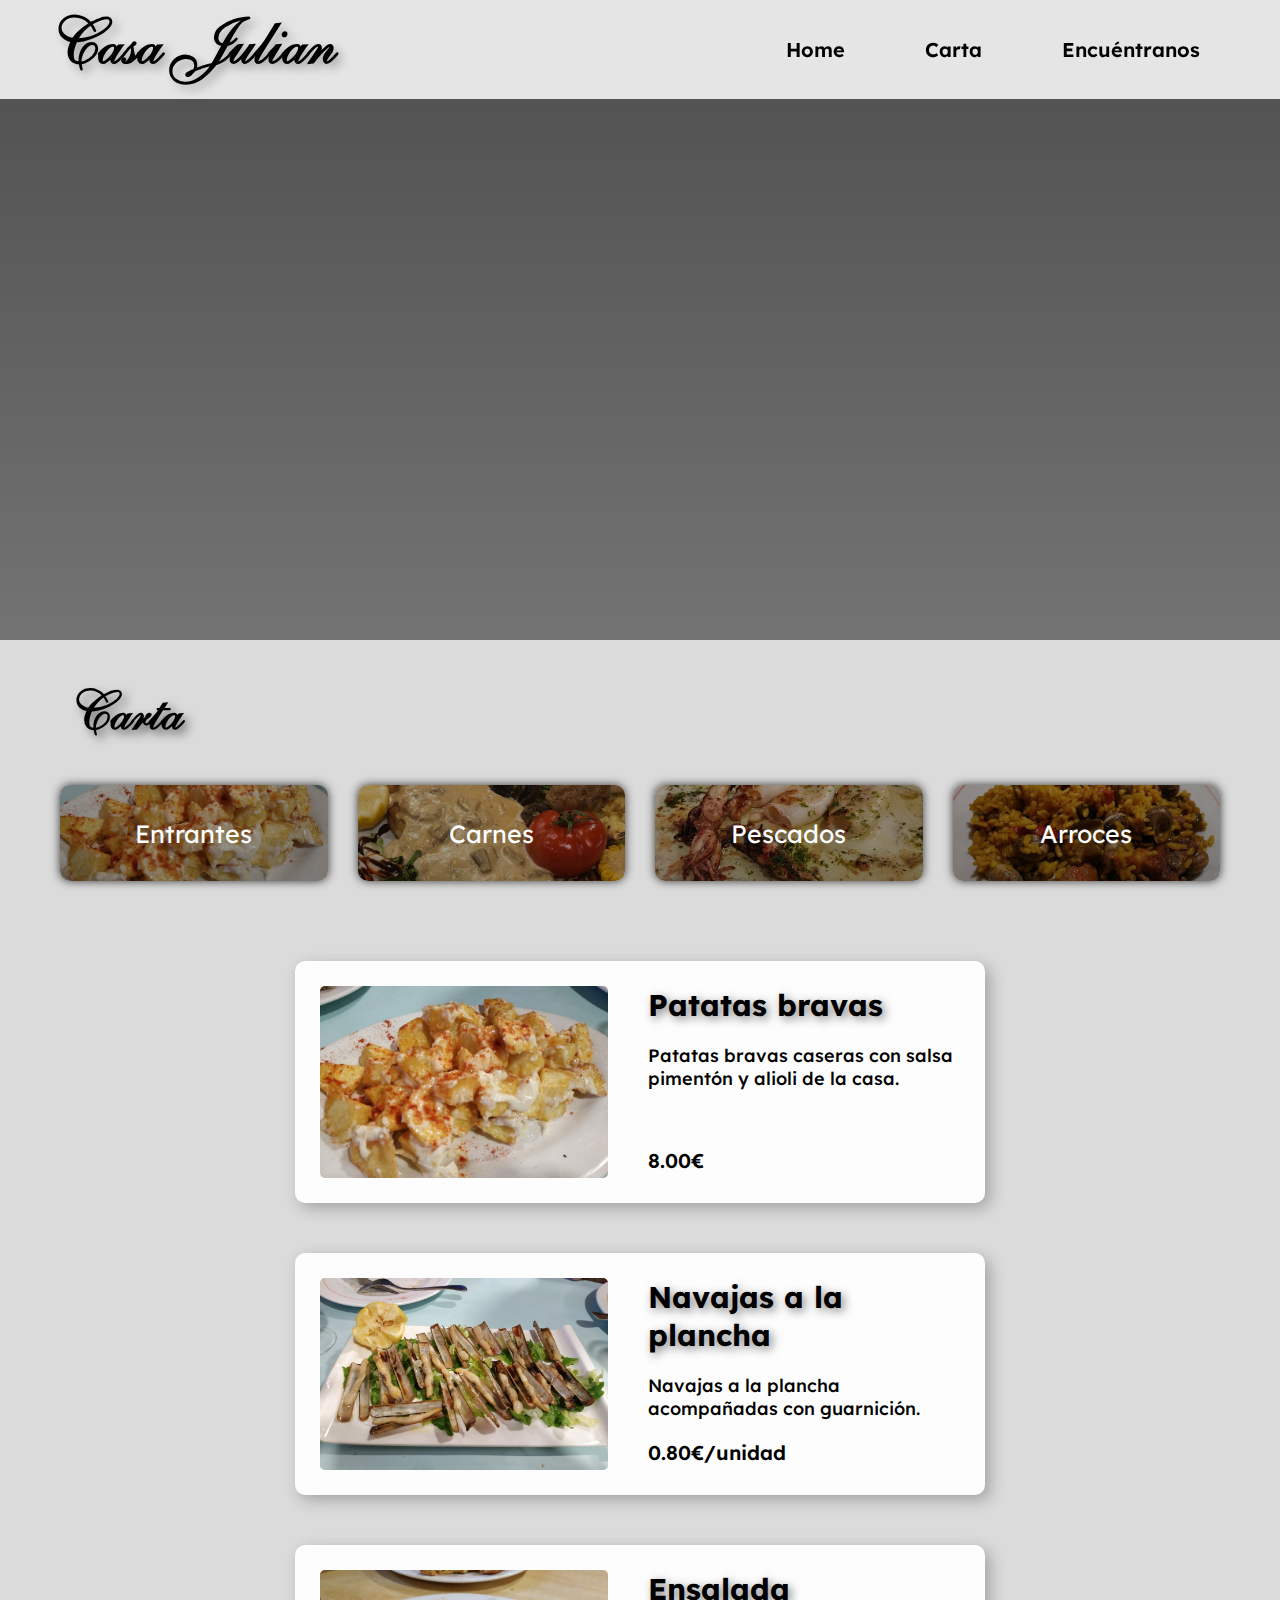
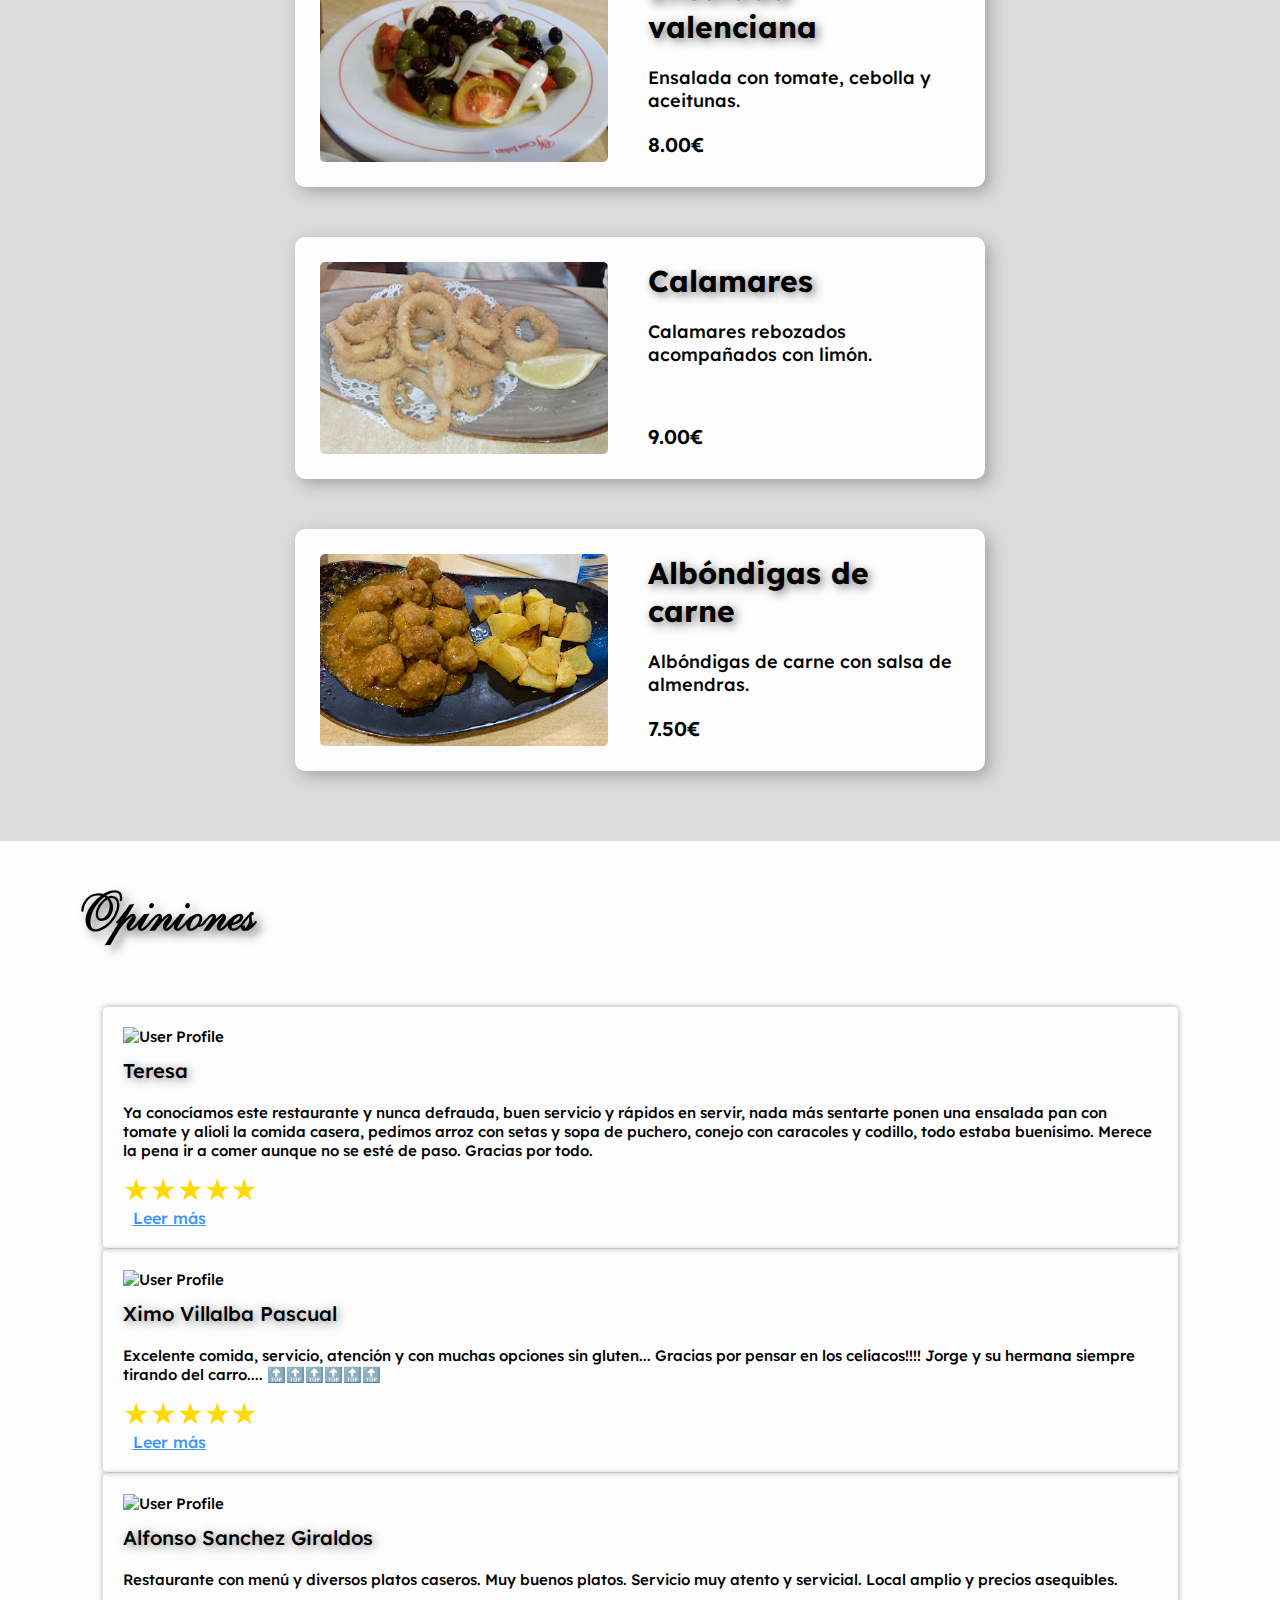
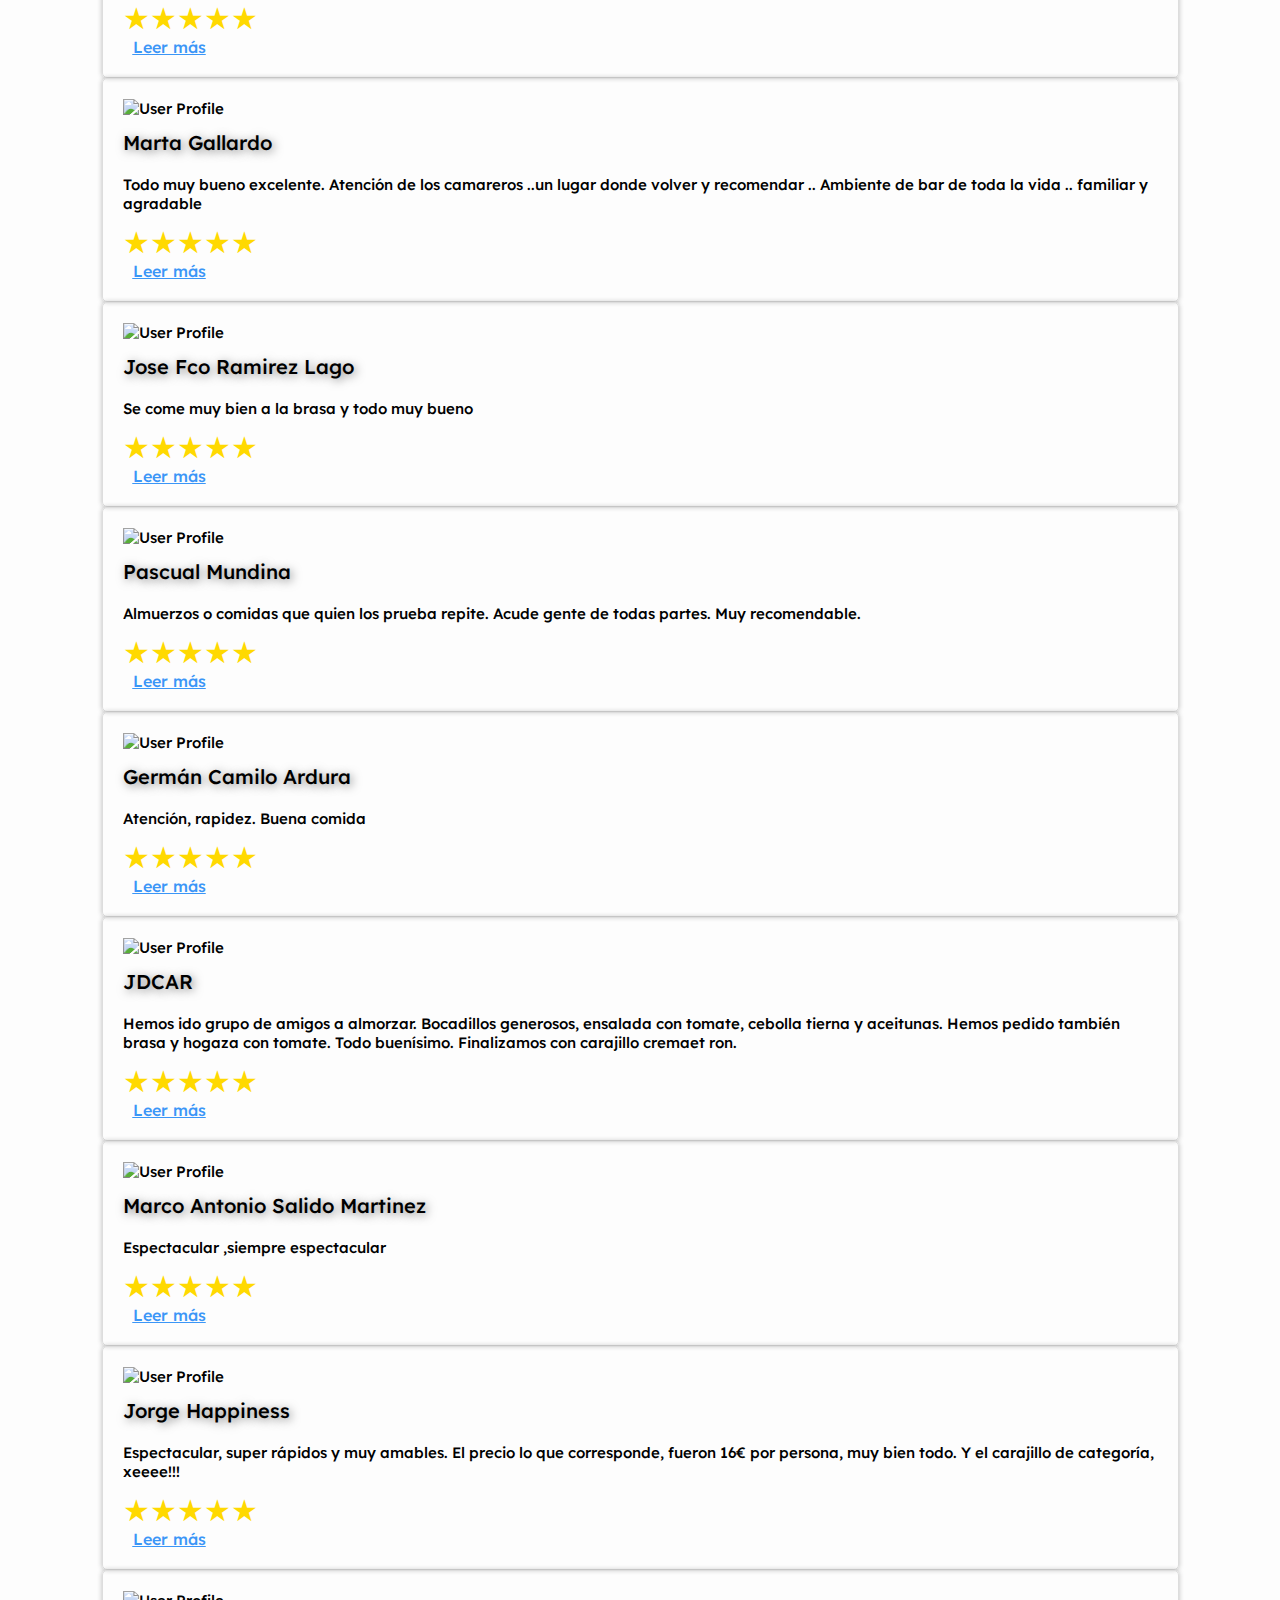
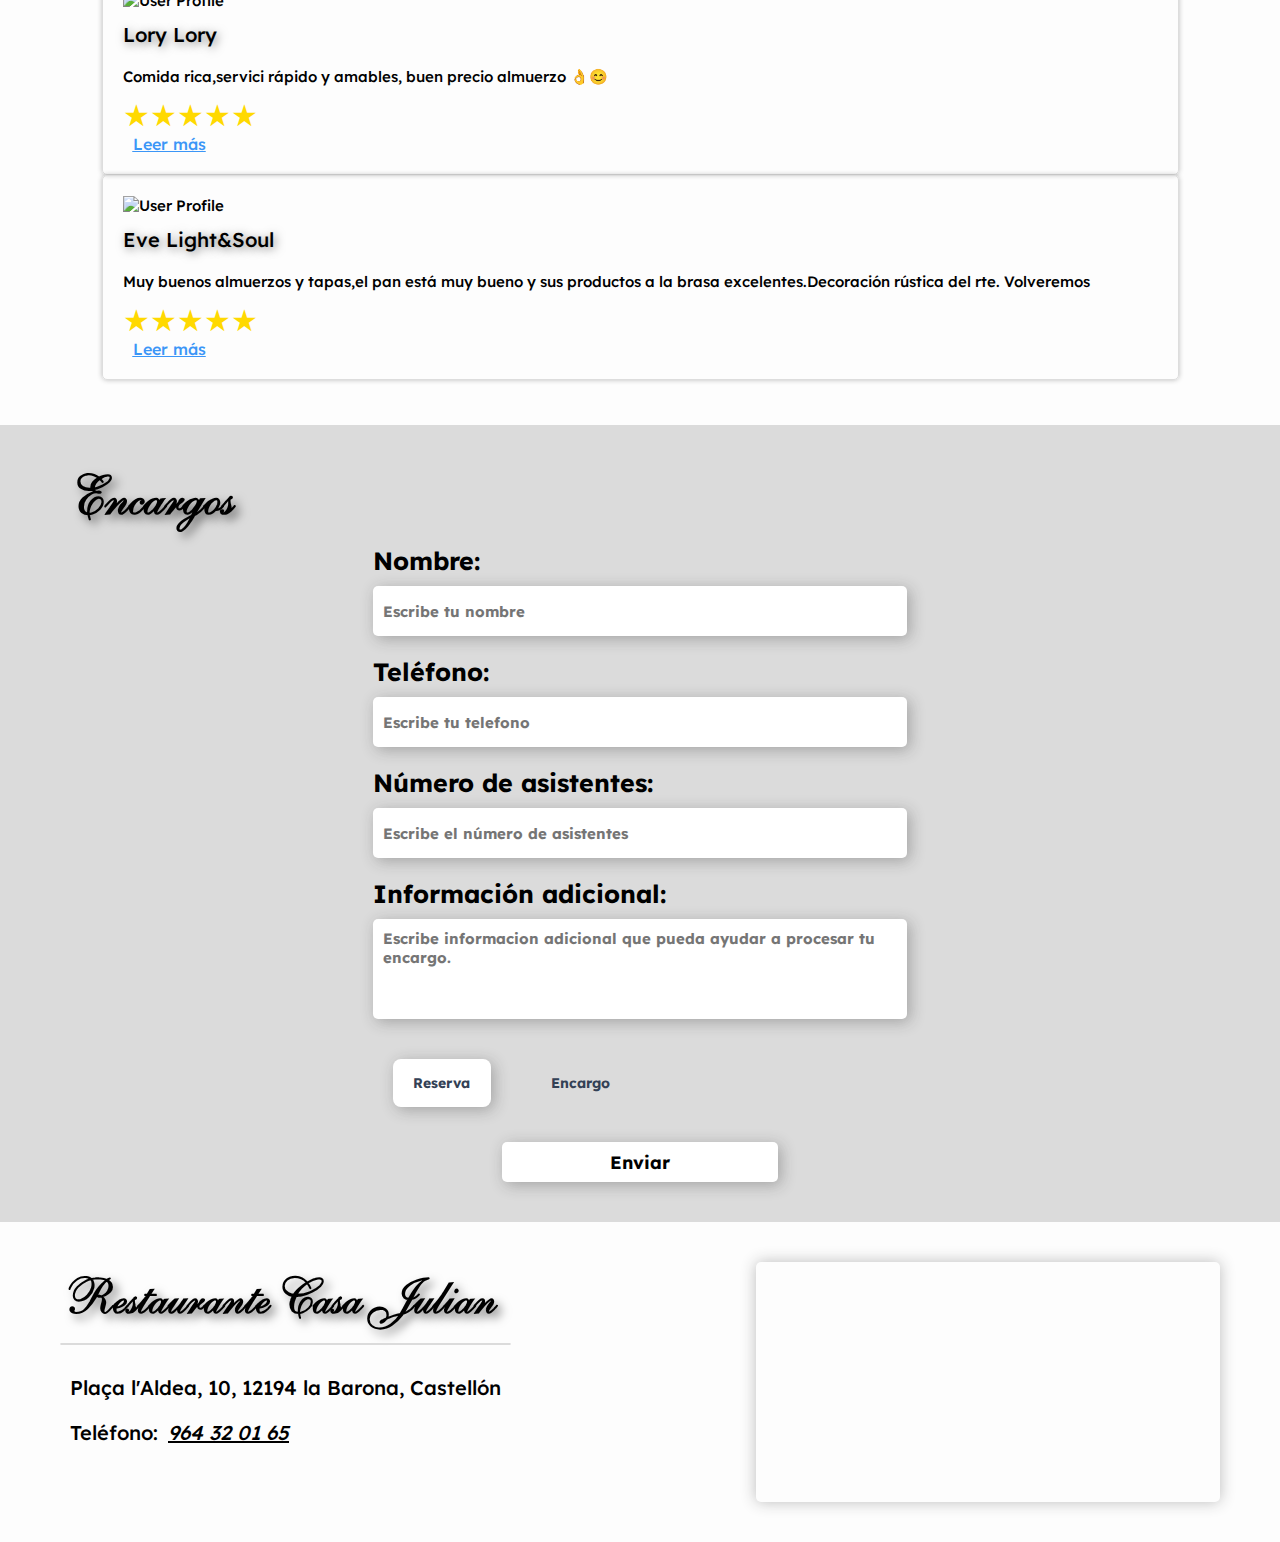
==== commit 4289253f: "Actualizar la carta" ====
--- a/index.html
+++ b/index.html
@@ -25,7 +25,9 @@
         </nav>
     </header>
     <main>
-        <section id="banner"></section>
+        <section id="banner">
+            <h1></h1>
+        </section>
         <section id="carta">
             <h1>Carta</h1>
             <div id="selector">
--- a/assets/style/style.css
+++ b/assets/style/style.css
@@ -501,6 +501,7 @@
     }
     #titulo {
         font-size: 60px;
+        margin: 0 auto;
     }
     .menu-nav #titulo {
         font-size: 50px;
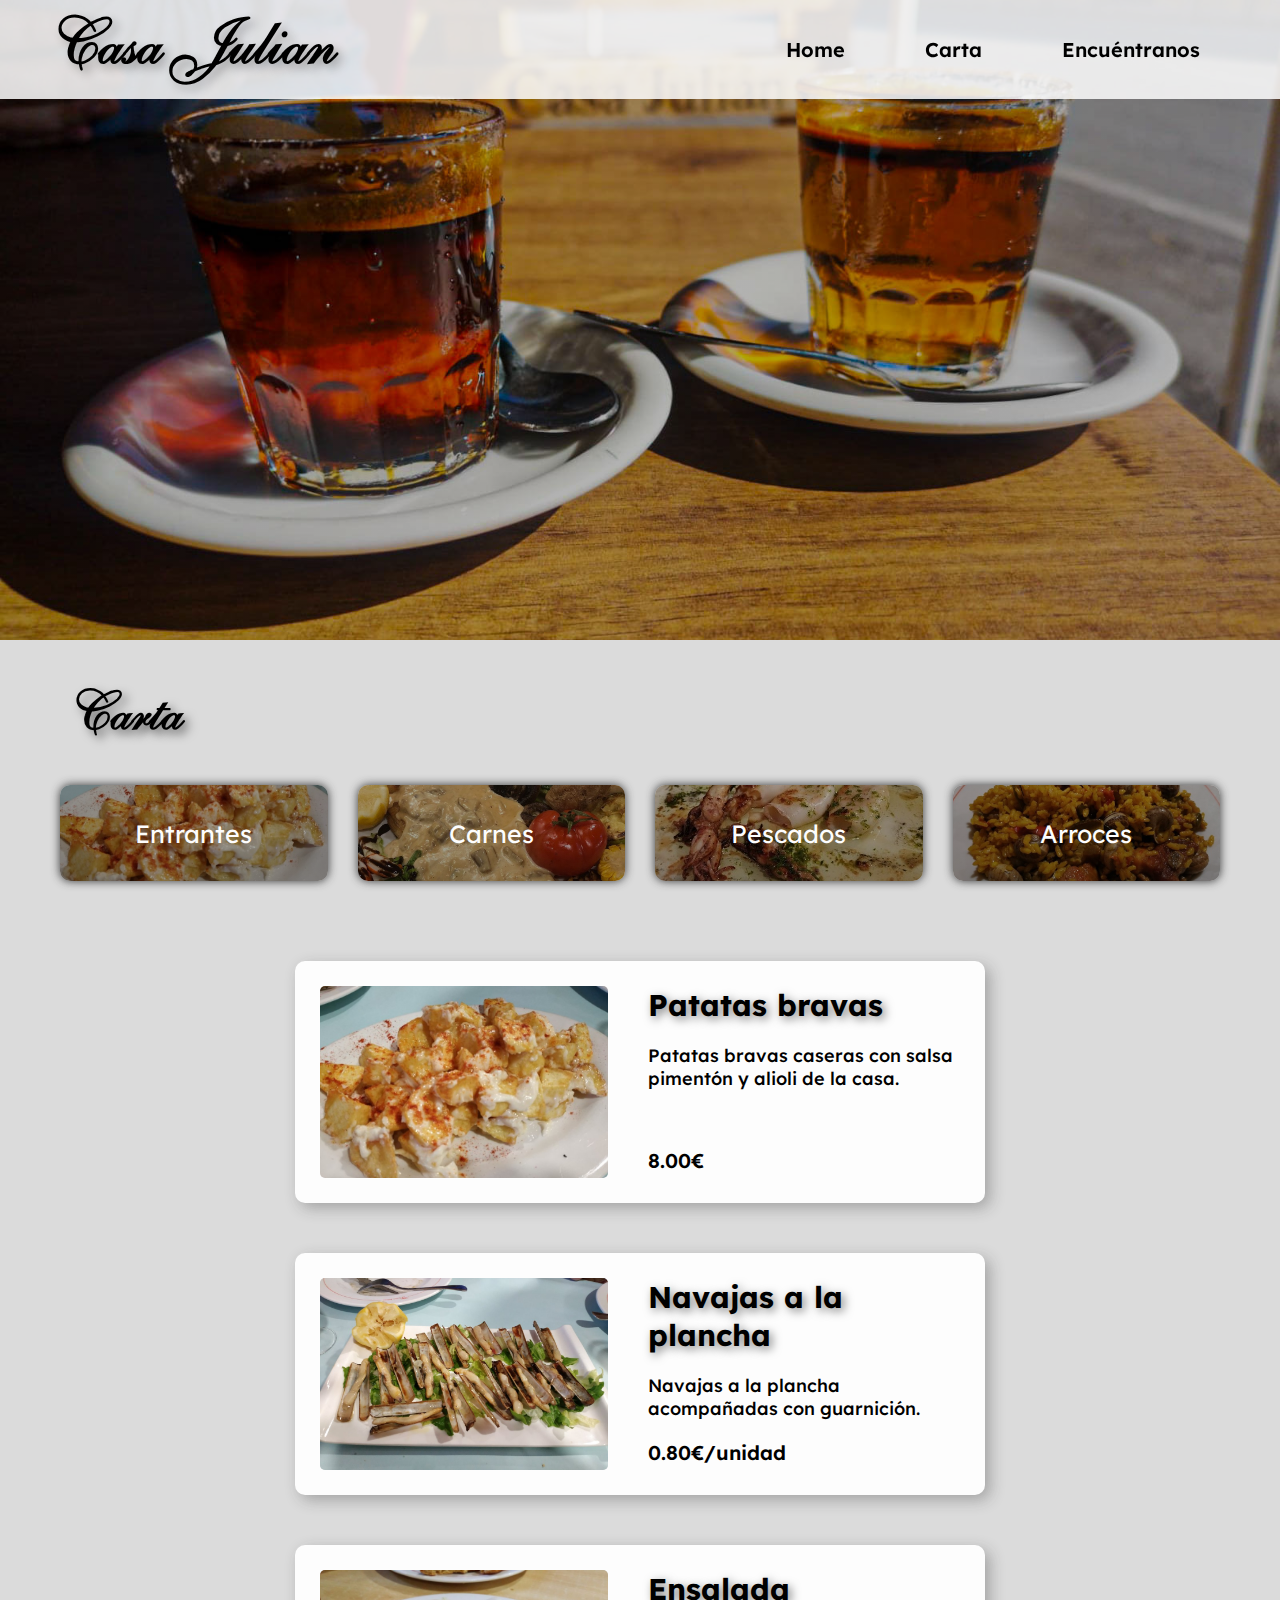
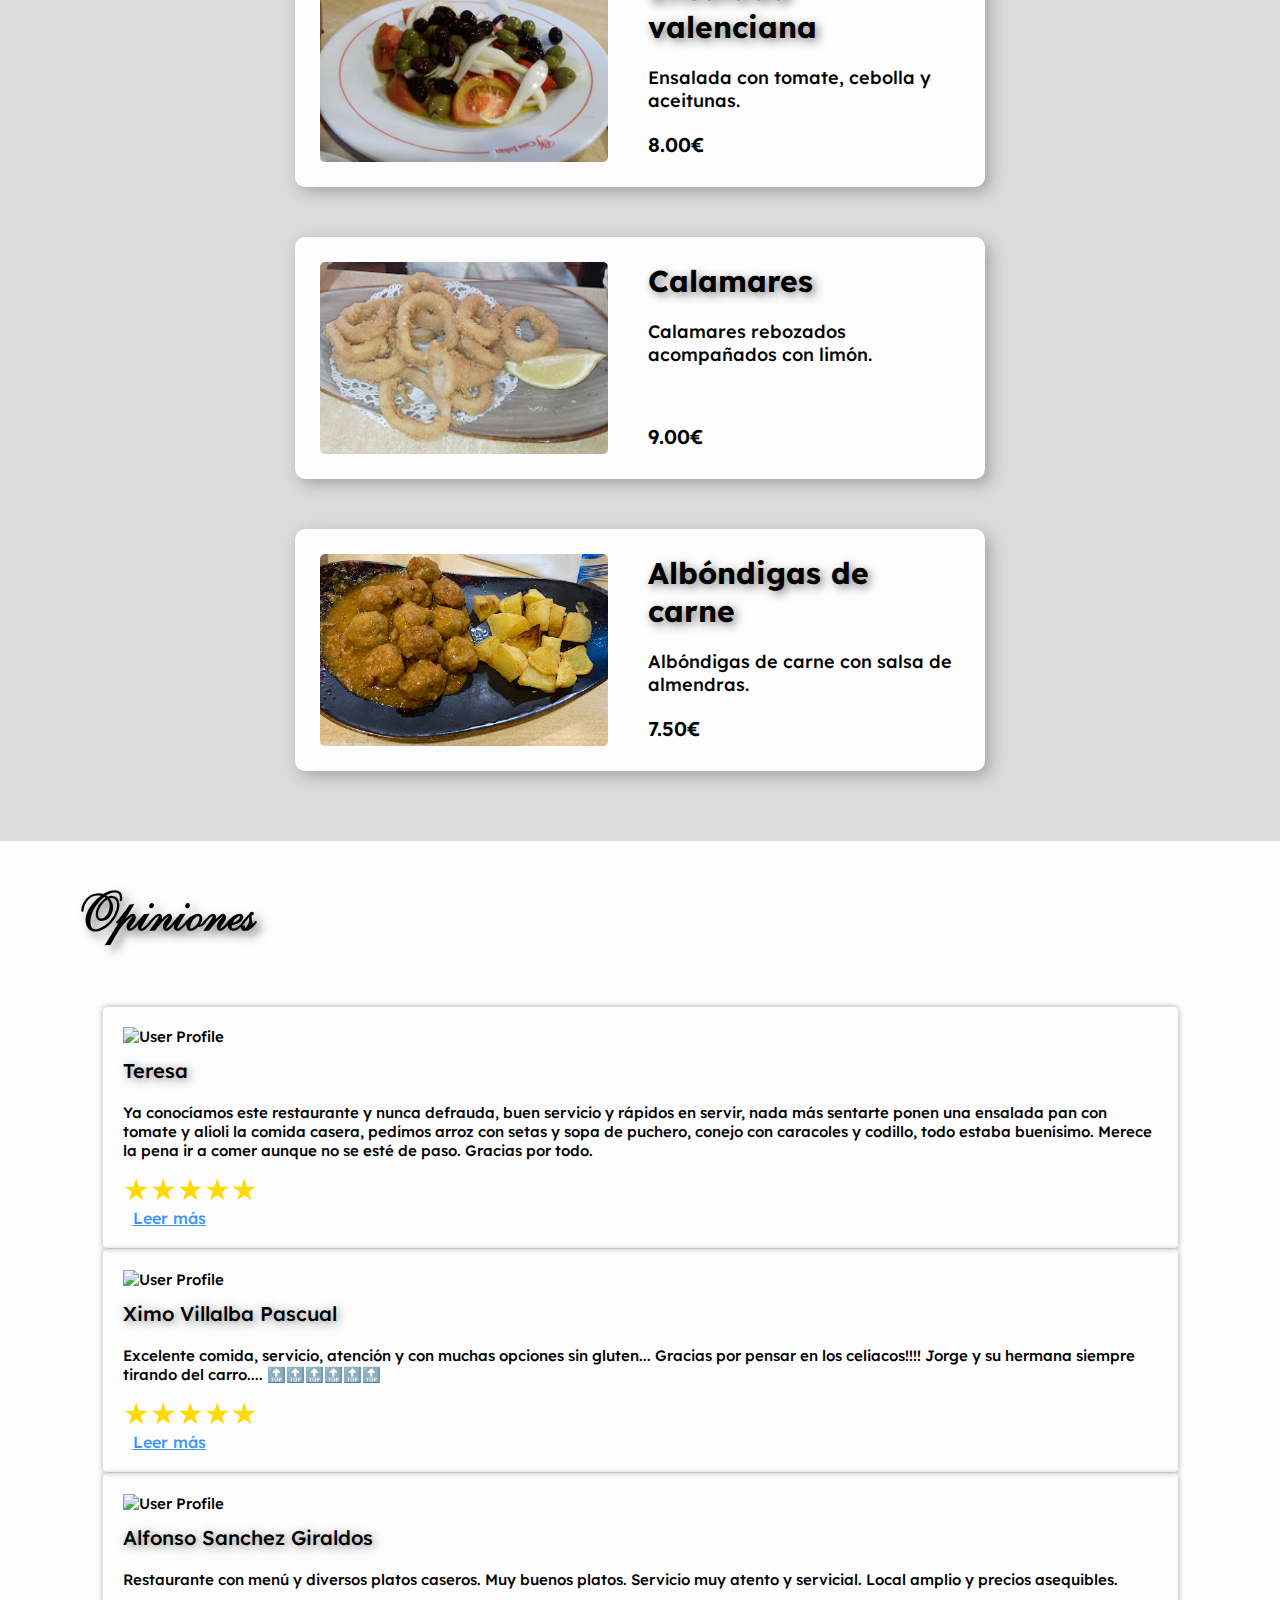
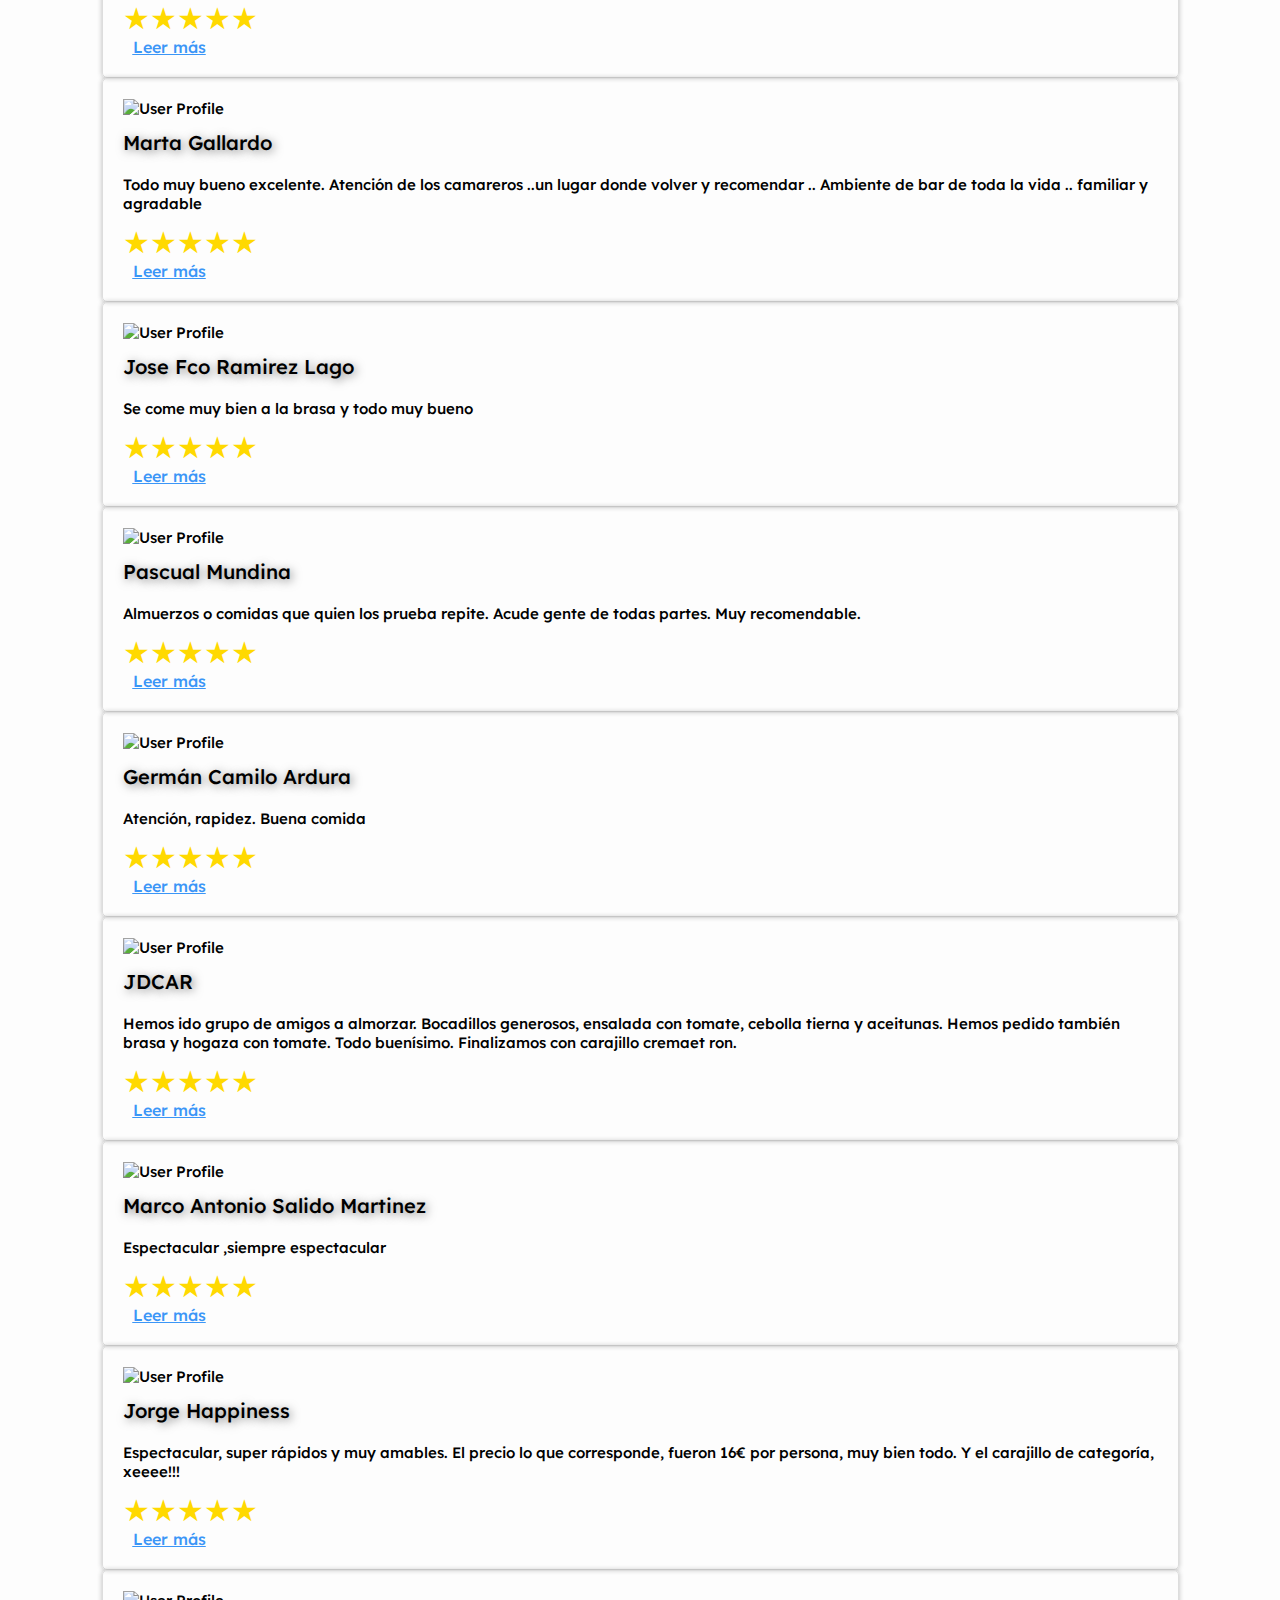
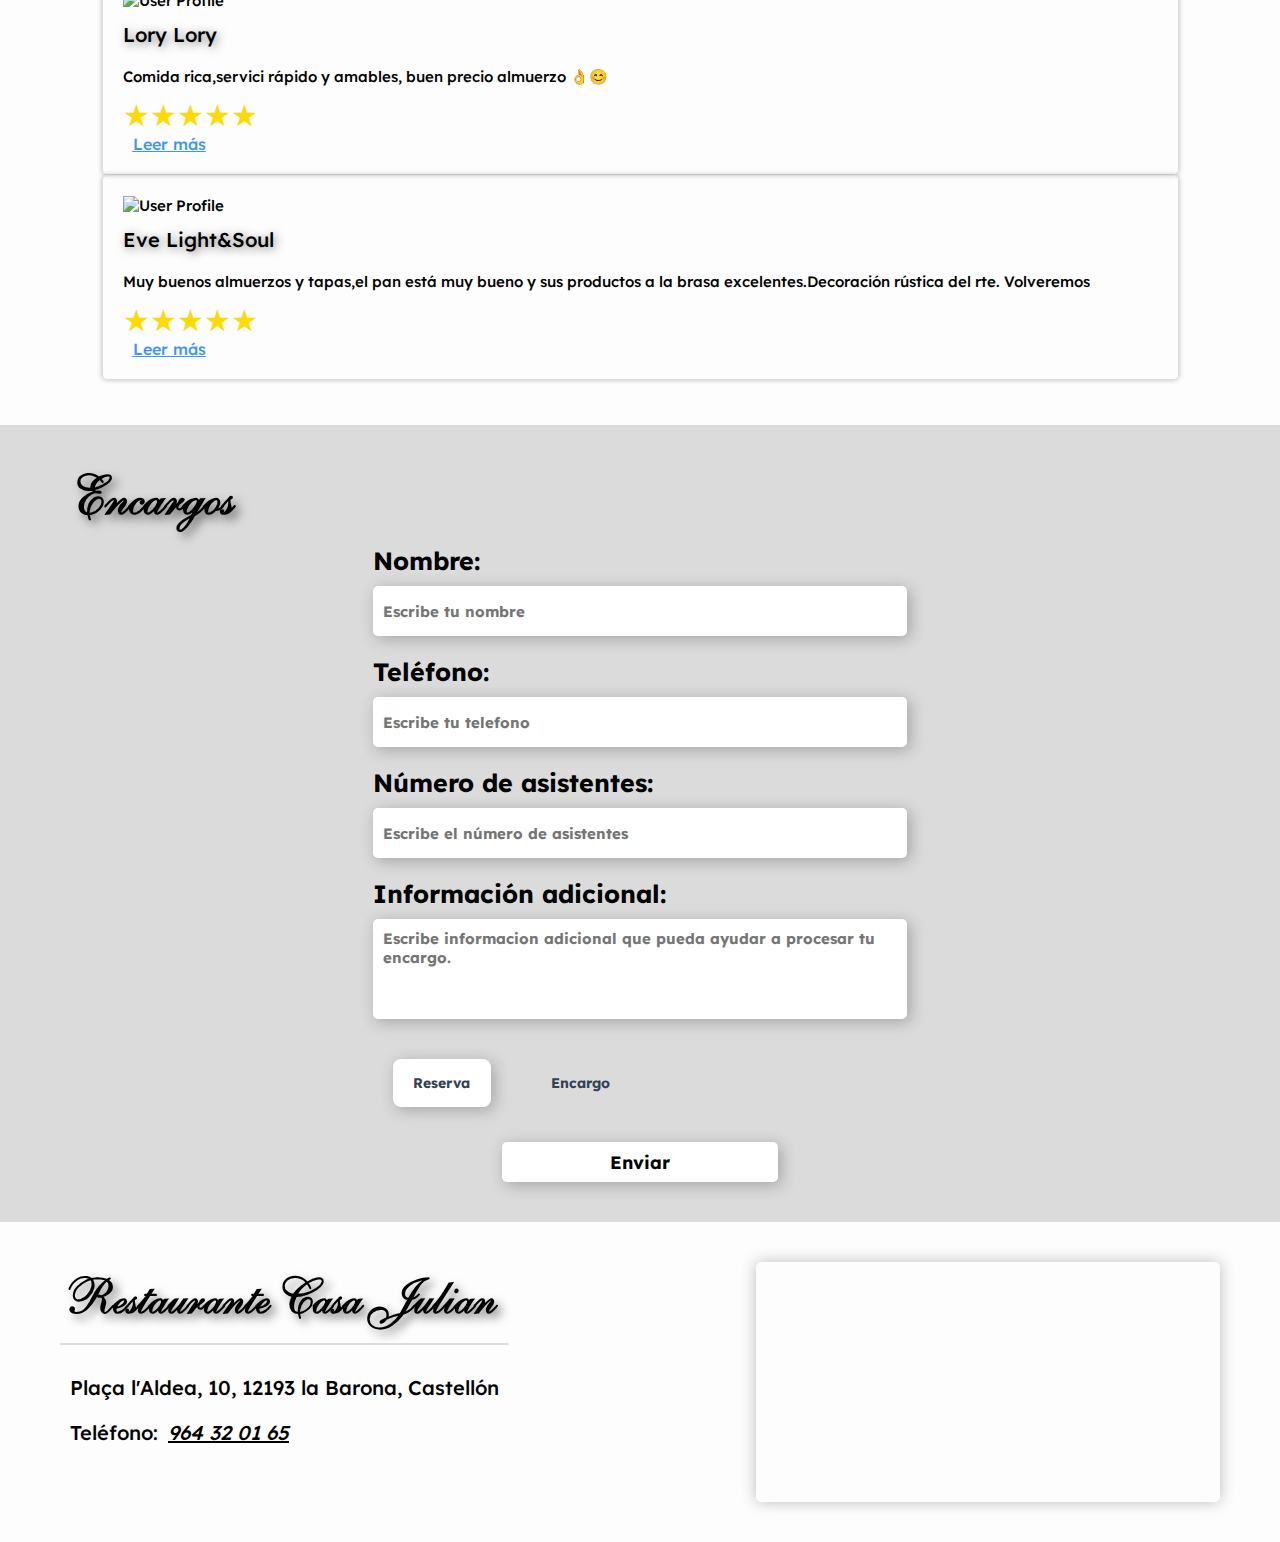
==== commit b81e231b: "Ajustes pequeños" ====
--- a/index.html
+++ b/index.html
@@ -76,7 +76,7 @@
         <div id="informacion">
             <h1>Restaurante Casa Julian</h1>
             <hr>
-            <p>Plaça l'Aldea, 10, 12194 la Barona, Castellón</p>
+            <p>Plaça l'Aldea, 10, 12193 la Barona, Castellón</p>
             <p>Teléfono:<a href="tel:964320165"><em>964 32 01 65</em></a></p>
         </div>
         <iframe src="https://www.google.com/maps/embed?pb=!1m18!1m12!1m3!1d3048.8970076136397!2d-0.06654082353838095!3d40.166846770809386!2m3!1f0!2f0!3f0!3m2!1i1024!2i768!4f13.1!3m3!1m2!1s0xd5ff738696eeedd%3A0xc80c550f5c612f1f!2sRestaurante%20Casa%20Julian!5e0!3m2!1ses!2ses!4v1702327853609!5m2!1ses!2ses" allowfullscreen="" loading="lazy" referrerpolicy="no-referrer-when-downgrade"></iframe>
--- a/assets/style/style.css
+++ b/assets/style/style.css
@@ -190,7 +190,7 @@
 #banner {
     margin: 0;
     height: 40em;
-    background: linear-gradient(rgba(0, 0, 0, 0.4), rgba(0, 0, 0, 0.1)), url("../img/banner.png") center no-repeat;
+    background: linear-gradient(rgba(0, 0, 0, 0.1), rgba(0, 0, 0, 0.3) -45%), url("../img/banner.jpg") center no-repeat;
     background-size: cover;
 }
 
